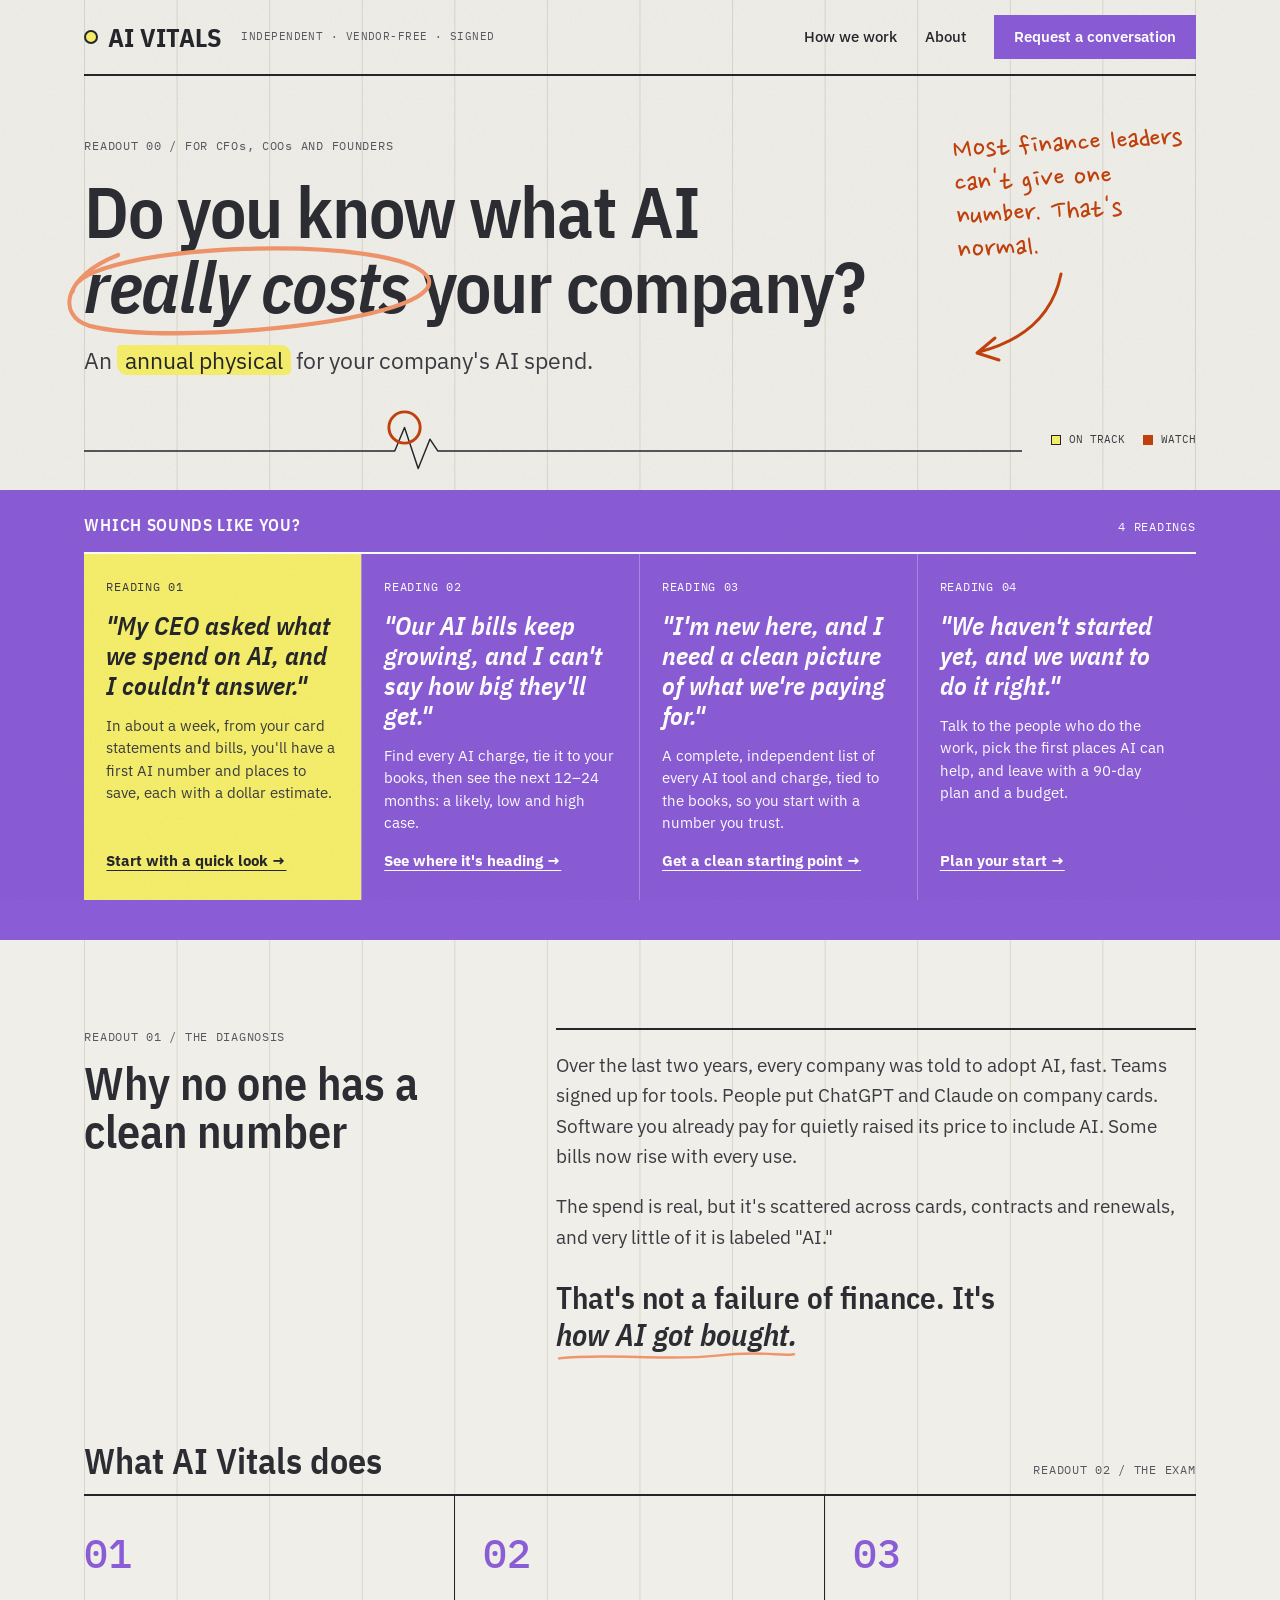
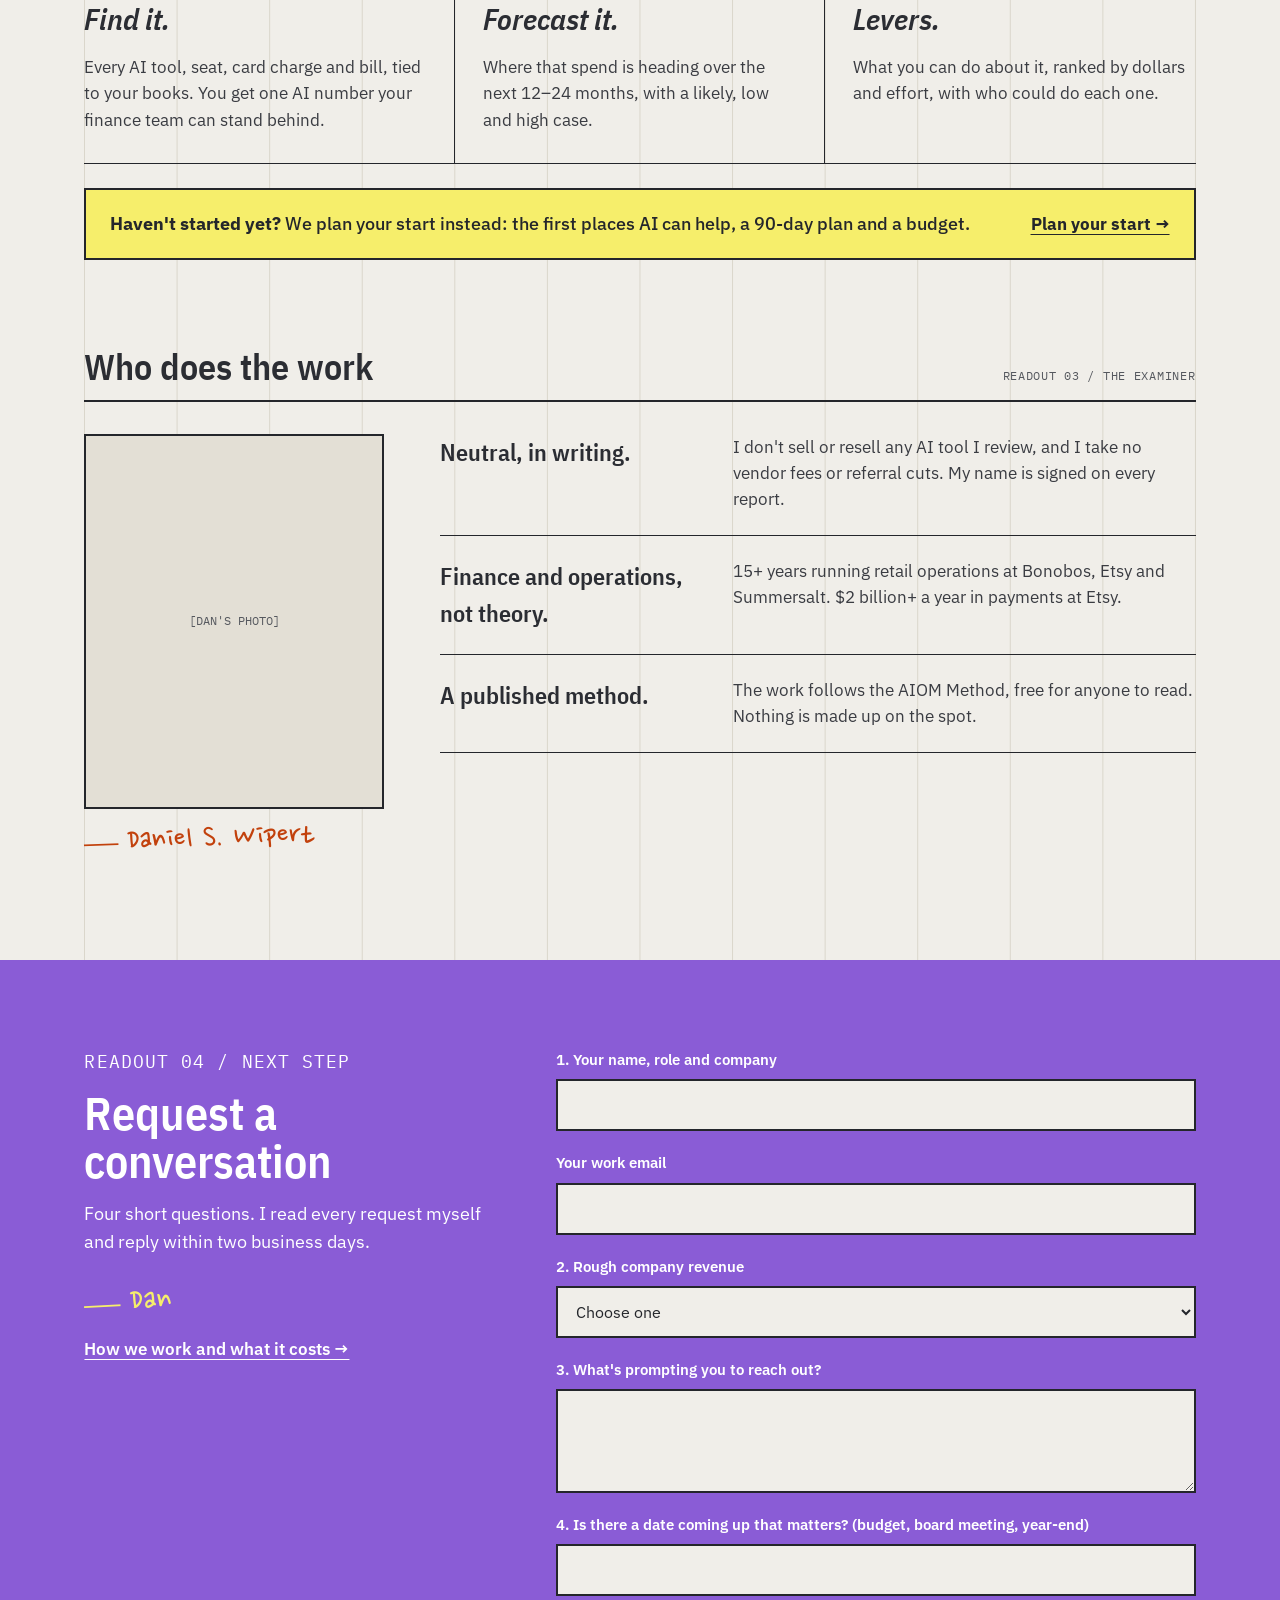
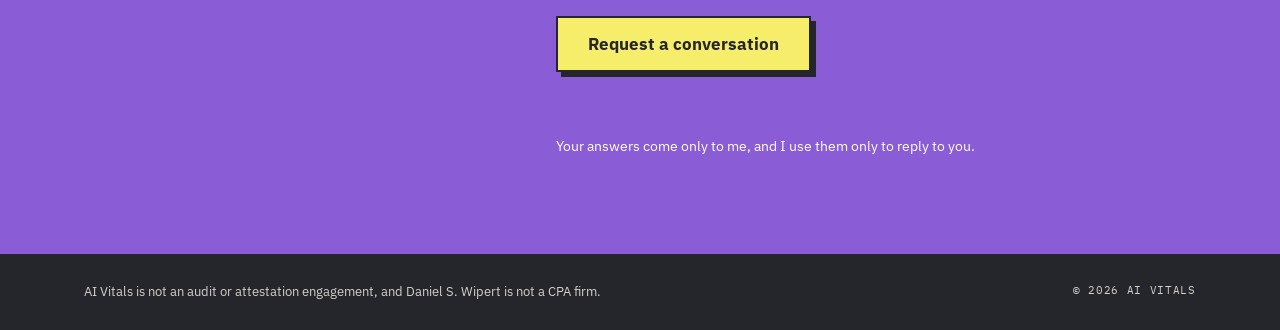
==== index.html @ 0fa30f3b "Launch the AI Vitals website Home page, four door pages, How we work and About, built from the appro" ====
<!doctype html>
<html lang="en">
<head>
  <meta charset="utf-8">
  <meta name="viewport" content="width=device-width, initial-scale=1">
  <title>AI Vitals: An annual physical for your company's AI spend</title>
  <meta name="description" content="Do you know what AI really costs your company? AI Vitals finds every AI charge, forecasts where it's heading, and ranks what you can do about it. Independent, vendor-free, signed.">
  <meta property="og:title" content="AI Vitals: An annual physical for your company's AI spend">
  <meta property="og:description" content="Find it, forecast it, levers. An independent, vendor-free review of everything your company spends on AI.">
  <meta property="og:type" content="website">
  <meta name="theme-color" content="#8A5CD6">
  <link rel="icon" href="assets/favicon.svg" type="image/svg+xml">
  <link rel="preconnect" href="https://fonts.googleapis.com">
  <link rel="preconnect" href="https://fonts.gstatic.com" crossorigin>
  <link href="https://fonts.googleapis.com/css2?family=IBM+Plex+Mono:wght@400;500&family=IBM+Plex+Sans+Condensed:ital,wght@0,600;0,700;1,600;1,700&family=IBM+Plex+Sans:ital,wght@0,400;0,500;0,600;0,700;1,400&family=Nanum+Pen+Script&display=swap" rel="stylesheet">
  <link rel="stylesheet" href="assets/styles.css">
</head>
<body>
<a class="skip" href="#main">Skip to content</a>
<div class="gridlines" aria-hidden="true"><div><div></div></div></div>

<header class="site-header">
  <div class="wrap">
    <div class="bar">
      <div class="brand-row">
        <a class="brand" href="index.html"><span class="brand-dot" aria-hidden="true"></span>AI VITALS</a>
        <span class="tagline">INDEPENDENT · VENDOR-FREE · SIGNED</span>
      </div>
      <nav class="nav" aria-label="Main">
        <a href="how-we-work.html">How we work</a>
        <a href="about.html">About</a>
        <a class="btn-violet" href="#request">Request a conversation</a>
      </nav>
    </div>
  </div>
</header>

<main id="main">

  <!-- 1. The hook -->
  <section class="hero">
    <div class="wrap">
      <div class="hero-row">
        <div class="hero-main">
          <p class="label">READOUT 00 / FOR CFOs, COOs AND FOUNDERS</p>
          <h1 class="h1">Do you know what AI <span class="circled">really costs<svg viewBox="0 0 400 120" preserveAspectRatio="none" aria-hidden="true"><path d="M24 64 C 30 18, 360 8, 384 52 C 400 92, 120 116, 40 96 C 8 86, 14 50, 70 30"/></svg></span> your company?</h1>
          <p class="lede">An <span class="hl">annual physical</span> for your company's AI spend.</p>
        </div>
        <div class="hero-side">
          <p class="pen-note">Most finance leaders can't give one number. That's normal.</p>
          <svg class="hero-arrow" width="120" height="96" viewBox="0 0 120 96" aria-hidden="true" style="margin: 6px 0 0 10px; overflow: visible;"><path d="M96 6 C 88 46, 60 72, 14 84" fill="none" stroke="#C2410C" stroke-width="3" stroke-linecap="round"/><path d="M30 70 L 12 85 L 34 92" fill="none" stroke="#C2410C" stroke-width="3" stroke-linecap="round" stroke-linejoin="round"/></svg>
        </div>
      </div>

      <div class="pulse-row">
        <svg viewBox="0 -12 960 70" aria-hidden="true"><polyline points="0,34 300,34 318,34 328,10 342,52 354,22 362,34 960,34" fill="none" stroke="#24262B" stroke-width="1.5" stroke-linejoin="round"/><circle cx="328" cy="10" r="16" fill="none" stroke="#C2410C" stroke-width="3"/></svg>
        <div class="key">
          <span><i style="background:#F6EE6B; border:1px solid #24262B;"></i>ON TRACK</span>
          <span><i style="background:#C2410C;"></i>WATCH</span>
        </div>
      </div>
    </div>
  </section>

  <!-- The doors -->
  <section class="band" style="margin-top: 16px;" aria-labelledby="doors-title">
    <div class="wrap" style="padding-bottom: 40px;">
      <div class="section-head" style="padding-top: 22px;">
        <h2 id="doors-title" style="font-size: 17px; letter-spacing: 0.04em; text-transform: uppercase;">Which sounds like you?</h2>
        <span class="label">4 READINGS</span>
      </div>
      <div class="doors">
        <a class="door door--lead" href="readings/ceo-question.html">
          <span class="label">READING 01</span>
          <span class="q">"My CEO asked what we spend on AI, and I couldn't answer."</span>
          <span class="d">In about a week, from your card statements and bills, you'll have a first AI number and places to save, each with a dollar estimate.</span>
          <span class="go">Start with a quick look →</span>
        </a>
        <a class="door" href="readings/growing-bill.html">
          <span class="label">READING 02</span>
          <span class="q">"Our AI bills keep growing, and I can't say how big they'll get."</span>
          <span class="d">Find every AI charge, tie it to your books, then see the next 12–24 months: a likely, low and high case.</span>
          <span class="go">See where it's heading →</span>
        </a>
        <a class="door" href="readings/new-leader.html">
          <span class="label">READING 03</span>
          <span class="q">"I'm new here, and I need a clean picture of what we're paying for."</span>
          <span class="d">A complete, independent list of every AI tool and charge, tied to the books, so you start with a number you trust.</span>
          <span class="go">Get a clean starting point →</span>
        </a>
        <a class="door" href="readings/not-started.html">
          <span class="label">READING 04</span>
          <span class="q">"We haven't started yet, and we want to do it right."</span>
          <span class="d">Talk to the people who do the work, pick the first places AI can help, and leave with a 90-day plan and a budget.</span>
          <span class="go">Plan your start →</span>
        </a>
      </div>
    </div>
  </section>

  <!-- 2. The mirror -->
  <section class="section">
    <div class="wrap split">
      <div>
        <p class="label">READOUT 01 / THE DIAGNOSIS</p>
        <h2 class="h2">Why no one has a clean number</h2>
      </div>
      <div style="display: flex; flex-direction: column; gap: 20px; font-size: 19px; line-height: 1.6; color: #3A3C42; border-top: 2px solid #24262B; padding-top: 20px;">
        <p style="margin: 0;">Over the last two years, every company was told to adopt AI, fast. Teams signed up for tools. People put ChatGPT and Claude on company cards. Software you already pay for quietly raised its price to include AI. Some bills now rise with every use.</p>
        <p style="margin: 0;">The spend is real, but it's scattered across cards, contracts and renewals, and very little of it is labeled "AI."</p>
        <p class="h2" style="margin: 8px 0 0; font-family: var(--cond); font-size: clamp(26px, 2.4vw, 32px); line-height: 1.2; font-weight: 600; color: #2B2D33;">That's not a failure of finance. It's <span class="underlined">how AI got bought.<svg viewBox="0 0 300 20" preserveAspectRatio="none" aria-hidden="true"><path d="M4 12 C 60 4, 140 16, 200 8 S 280 10, 296 6"/></svg></span></p>
      </div>
    </div>
  </section>

  <!-- 3. The answer -->
  <section class="section section--tight-top">
    <div class="wrap">
      <div class="section-head">
        <h2 class="h2 h2--sm">What AI Vitals does</h2>
        <span class="label">READOUT 02 / THE EXAM</span>
      </div>
      <div class="cols" style="--n: 3;">
        <div><span class="num num--big">01</span><h3 class="h3 italic" style="font-size: 30px;">Find it.</h3><p>Every AI tool, seat, card charge and bill, tied to your books. You get one AI number your finance team can stand behind.</p></div>
        <div><span class="num num--big">02</span><h3 class="h3 italic" style="font-size: 30px;">Forecast it.</h3><p>Where that spend is heading over the next 12–24 months, with a likely, low and high case.</p></div>
        <div><span class="num num--big">03</span><h3 class="h3 italic" style="font-size: 30px;">Levers.</h3><p>What you can do about it, ranked by dollars and effort, with who could do each one.</p></div>
      </div>
      <div class="strip">
        <p><strong>Haven't started yet?</strong> We plan your start instead: the first places AI can help, a 90-day plan and a budget.</p>
        <a class="link" href="readings/not-started.html">Plan your start →</a>
      </div>
    </div>
  </section>

  <!-- 4. Who does the work -->
  <section class="section section--tight-top" style="padding-bottom: 104px;">
    <div class="wrap">
      <div class="section-head">
        <h2 class="h2 h2--sm">Who does the work</h2>
        <span class="label">READOUT 03 / THE EXAMINER</span>
      </div>
      <div style="display: flex; flex-wrap: wrap; gap: 32px 56px; padding-top: 32px;">
        <div style="flex: 0 1 300px; display: flex; flex-direction: column; gap: 12px;">
          <div class="photo" role="img" aria-label="Photo of Daniel S. Wipert (coming soon)">[DAN'S PHOTO]</div>
          <p class="pen-note" style="font-size: 34px; transform: rotate(-2deg);">— Daniel S. Wipert</p>
        </div>
        <div class="rows" style="flex: 999 1 480px; min-width: 0;">
          <div style="padding-top: 0;"><h3>Neutral, in writing.</h3><p>I don't sell or resell any AI tool I review, and I take no vendor fees or referral cuts. My name is signed on every report.</p></div>
          <div><h3>Finance and operations, not theory.</h3><p>15+ years running retail operations at Bonobos, Etsy and Summersalt. $2 billion+ a year in payments at Etsy.</p></div>
          <div><h3>A published method.</h3><p>The work follows the AIOM Method, free for anyone to read. Nothing is made up on the spot.</p></div>
        </div>
      </div>
    </div>
  </section>

  <!-- 5. Request a conversation -->
  <section id="request" class="band request">
    <div class="wrap split">
      <div>
        <p class="label">READOUT 04 / NEXT STEP</p>
        <h2 class="h2">Request a conversation</h2>
        <p>Four short questions. I read every request myself and reply within two business days.</p>
        <p class="pen-note" style="font-size: 36px; margin-top: 6px;">— Dan</p>
        <a class="link" href="how-we-work.html" style="font-weight: 600; margin-top: 8px;">How we work and what it costs →</a>
      </div>
      <form class="form" data-request action="https://formspree.io/f/mqpporre" method="POST" aria-label="Request a conversation">
        <input type="hidden" name="door" value="Home page">
        <input type="hidden" name="_subject" value="AI Vitals request (home page)">
        <div class="hp" aria-hidden="true"><label for="home-gotcha">Leave this empty</label><input id="home-gotcha" type="text" name="_gotcha" tabindex="-1" autocomplete="off"></div>
        <div class="field">
          <label for="home-name">1. Your name, role and company</label>
          <input id="home-name" name="name_role_company" type="text" autocomplete="name" required>
        </div>
        <div class="field">
          <label for="home-email">Your work email</label>
          <input id="home-email" name="email" type="email" autocomplete="email" required>
        </div>
        <div class="field">
          <label for="home-rev">2. Rough company revenue</label>
          <select id="home-rev" name="revenue" required>
            <option value="">Choose one</option>
            <option>Under $100M</option>
            <option>$100M–$250M</option>
            <option>$250M–$500M</option>
            <option>Over $500M</option>
          </select>
        </div>
        <div class="field">
          <label for="home-why">3. What's prompting you to reach out?</label>
          <textarea id="home-why" name="reason" rows="3" required></textarea>
        </div>
        <div class="field">
          <label for="home-date">4. Is there a date coming up that matters? (budget, board meeting, year-end)</label>
          <input id="home-date" name="date_that_matters" type="text">
        </div>
        <div><button class="btn" type="submit">Request a conversation</button></div>
        <p class="form-status" role="status" aria-live="polite"></p>
        <p class="form-note">Your answers come only to me, and I use them only to reply to you.</p>
      </form>
    </div>
  </section>

</main>

<footer class="site-footer">
  <div class="wrap">
    <p>AI Vitals is not an audit or attestation engagement, and Daniel S. Wipert is not a CPA firm.</p>
    <p class="label">© 2026 AI VITALS</p>
  </div>
</footer>

<script src="assets/site.js"></script>
</body>
</html>
---- assets/styles.css ----
/* AI Vitals: "a readout, marked up by hand." Final look, Decisions 79–80. */

:root {
  --paper: #F0EEE9;        /* Cloud Dancer */
  --ink: #24262B;          /* charcoal text */
  --head: #2B2D33;         /* headline charcoal */
  --text-2: #3A3C42;       /* secondary text */
  --muted: #55585E;        /* labels */
  --grid: #DAD6CB;         /* faint grid lines */
  --violet: #8A5CD6;       /* the band */
  --violet-line: #A989E2;  /* rules on the band */
  --highlight: #F6EE6B;    /* highlighter yellow */
  --pen: #C2410C;          /* red-orange pen notes */
  --circle: #F0956B;       /* soft coral circle */
  --photo: #E3DFD5;
  --gutter: clamp(20px, 6.6vw, 96px);

  --sans: 'IBM Plex Sans', system-ui, sans-serif;
  --cond: 'IBM Plex Sans Condensed', 'IBM Plex Sans', system-ui, sans-serif;
  --mono: 'IBM Plex Mono', ui-monospace, monospace;
  --hand: 'Nanum Pen Script', cursive;
}

*, *::before, *::after { box-sizing: border-box; }

html { -webkit-text-size-adjust: 100%; scroll-behavior: smooth; }

body {
  margin: 0;
  background: var(--paper);
  color: var(--ink);
  font-family: var(--sans);
  font-size: 17px;
  line-height: 1.55;
  position: relative;
  overflow-x: hidden;
}

/* Paper grain over everything */
body::after {
  content: "";
  position: fixed;
  inset: 0;
  pointer-events: none;
  z-index: 50;
  opacity: 0.10;
  mix-blend-mode: multiply;
  background-image: url("data:image/svg+xml;utf8,<svg xmlns='http://www.w3.org/2000/svg' width='240' height='240'><filter id='n'><feTurbulence type='fractalNoise' baseFrequency='0.85' numOctaves='2' stitchTiles='stitch'/><feColorMatrix type='saturate' values='0'/></filter><rect width='100%' height='100%' filter='url(%23n)'/></svg>");
}

/* Faint 12-column grid lines behind the page */
.gridlines {
  position: absolute;
  inset: 0;
  pointer-events: none;
  z-index: 0;
}
.gridlines > div {
  max-width: 1440px;
  height: 100%;
  margin: 0 auto;
  padding-inline: var(--gutter);
}
.gridlines > div > div {
  height: 100%;
  border-right: 1px solid var(--grid);
  background-image: linear-gradient(to right, var(--grid) 1px, transparent 1px);
  background-size: calc(100% / 12) 100%;
}
@media (max-width: 700px) {
  .gridlines > div > div { background-size: 25% 100%; }
}

a { color: var(--ink); }
a:hover { color: #6B3FA0; }
:focus-visible { outline: 3px solid var(--violet); outline-offset: 3px; }

.skip {
  position: absolute; left: -9999px; top: 8px; z-index: 100;
  background: var(--highlight); padding: 8px 12px; border: 2px solid var(--ink);
}
.skip:focus { left: 8px; }

section, header, footer { position: relative; z-index: 1; }

.wrap {
  max-width: 1440px;
  margin: 0 auto;
  padding-inline: var(--gutter);
}

/* ---------- Type ---------- */
.label {
  font-family: var(--mono);
  font-size: 12px;
  letter-spacing: 0.06em;
  color: var(--muted);
  margin: 0;
}
.label--violet { color: var(--violet); }
.band .label { color: #FFFFFF; }

h1, h2, h3 { font-family: var(--cond); font-weight: 600; margin: 0; color: var(--head); }
.band h1, .band h2, .band h3 { color: #FFFFFF; }

.h1 { font-size: clamp(42px, 5.6vw, 84px); line-height: 1.04; letter-spacing: -0.015em; }
.h1--quote { font-style: italic; font-size: clamp(40px, 5.2vw, 76px); line-height: 1.06; }
.h2 { font-size: clamp(32px, 3.6vw, 52px); line-height: 1.04; }
.h2--sm { font-size: clamp(28px, 2.8vw, 40px); }
.h3 { font-size: 26px; }
.italic { font-style: italic; }

.lede {
  margin: 0;
  font-size: clamp(19px, 1.8vw, 26px);
  line-height: 1.45;
  color: var(--text-2);
  max-width: 880px;
}

.hl {
  background: var(--highlight);
  color: var(--ink);
  padding: 0 8px;
  border-radius: 4px 10px 5px 11px;
  box-decoration-break: clone;
  -webkit-box-decoration-break: clone;
}

/* Hand-drawn circle around a phrase */
.circled { position: relative; display: inline-block; white-space: nowrap; font-style: italic; }
.circled svg {
  position: absolute; left: -11%; top: -36%;
  width: 122%; height: 172%;
  overflow: visible; pointer-events: none;
}
.circled path { fill: none; stroke: var(--circle); stroke-width: 4; stroke-linecap: round; }

/* Hand-drawn underline */
.underlined { position: relative; display: inline-block; font-style: italic; }
.underlined svg { position: absolute; left: 0; bottom: -10px; width: 100%; height: 14px; overflow: visible; }
.underlined path { fill: none; stroke: var(--circle); stroke-width: 3.5; stroke-linecap: round; }

.pen-note {
  font-family: var(--hand);
  font-size: 32px;
  line-height: 1.05;
  color: var(--pen);
  transform: rotate(-3deg);
  margin: 0;
}
.band .pen-note { color: var(--highlight); }

/* ---------- Header ---------- */
.site-header .bar {
  display: flex; flex-wrap: wrap; align-items: center; justify-content: space-between;
  gap: 12px 28px; min-height: 76px; padding: 12px 0;
  border-bottom: 2px solid var(--ink);
}
.brand-row { display: flex; flex-wrap: wrap; align-items: center; gap: 8px 20px; }
.brand {
  display: flex; align-items: center; gap: 10px;
  font-family: var(--cond); font-weight: 700; font-size: 26px;
  color: var(--ink); text-decoration: none;
}
.brand-dot {
  display: inline-block; width: 14px; height: 14px;
  background: var(--highlight); border: 2px solid var(--ink); border-radius: 50%;
}
.tagline { font-family: var(--mono); font-size: 11px; letter-spacing: 0.04em; color: var(--muted); }
.nav { display: flex; flex-wrap: wrap; align-items: center; gap: 12px 28px; font-size: 15px; font-weight: 500; }
.nav a { text-decoration: none; }
.nav a[aria-current="page"] { text-decoration: underline; text-underline-offset: 6px; text-decoration-thickness: 2px; }
.btn-violet {
  display: inline-flex; align-items: center; min-height: 44px; padding: 0 20px;
  background: var(--violet); color: #FFFFFF !important; font-weight: 600; text-decoration: none;
}

/* ---------- Buttons ---------- */
.btn {
  display: inline-flex; align-items: center; min-height: 56px; padding: 0 30px;
  background: var(--highlight); color: var(--ink);
  border: 2px solid var(--ink); box-shadow: 5px 5px 0 var(--ink);
  font: inherit; font-size: 17px; font-weight: 700; text-decoration: none; cursor: pointer;
}
.btn:hover { color: var(--ink); transform: translate(1px, 1px); box-shadow: 4px 4px 0 var(--ink); }
.link { font-weight: 700; text-decoration: underline; text-underline-offset: 4px; }

/* ---------- Layout pieces ---------- */
.hero { padding: 52px 0 0; }
.hero-row { display: flex; flex-wrap: wrap; align-items: flex-end; gap: 32px; }
.hero-main { flex: 999 1 620px; min-width: 0; display: flex; flex-direction: column; gap: 20px; }
.hero-side { flex: 1 1 240px; max-width: 300px; padding-bottom: 6px; }
@media (max-width: 700px) { .hero-arrow { display: none; } }
.back { font-family: var(--mono); font-size: 12px; letter-spacing: 0.06em; color: var(--muted); text-decoration: none; }

.pulse-row { display: flex; flex-wrap: wrap; align-items: center; gap: 12px 28px; margin-top: 28px; }
.pulse-row svg { flex: 1 1 480px; max-width: 960px; height: auto; }
.key { display: flex; gap: 18px; font-family: var(--mono); font-size: 11px; color: var(--text-2); }
.key span { display: inline-flex; align-items: center; gap: 8px; }
.key i { width: 10px; height: 10px; display: inline-block; }

.section { padding: 88px 0; }
.section--tight-top { padding-top: 0; }
.section-head {
  display: flex; flex-wrap: wrap; align-items: baseline; justify-content: space-between;
  gap: 12px; padding-bottom: 14px; border-bottom: 2px solid var(--ink);
}
.band { background: var(--violet); color: #FFFFFF; }
.band .section-head { border-bottom-color: #FFFFFF; }
.band a { color: #FFFFFF; }
.band a:hover { color: var(--highlight); }

/* Ruled columns: N across on wide screens, stacked on phones */
.cols {
  display: grid;
  grid-template-columns: repeat(var(--n, 3), minmax(0, 1fr));
  border-bottom: 1px solid var(--ink);
}
.cols > * { padding: 26px 28px 30px; border-right: 1px solid var(--ink); display: flex; flex-direction: column; gap: 12px; }
.cols > *:first-child { padding-left: 0; }
.cols > *:last-child { border-right: 0; padding-right: 0; }
.band .cols { border-bottom-color: var(--violet-line); }
.band .cols > * { border-right-color: var(--violet-line); }
@media (max-width: 900px) {
  .cols { grid-template-columns: 1fr; }
  .cols > * { padding: 22px 0; border-right: 0; border-bottom: 1px solid var(--ink); }
  .cols > *:last-child { border-bottom: 0; }
  .band .cols > * { border-bottom-color: var(--violet-line); }
}
.num { font-family: var(--mono); font-size: 32px; font-weight: 500; color: var(--violet); }
.num--big { font-size: 40px; }
.band .num { color: #FFFFFF; }
.cols p { margin: 0; color: var(--text-2); }
.band .cols p { color: #FFFFFF; }

/* Two-column split used by several sections */
.split { display: flex; flex-wrap: wrap; gap: 32px 72px; }
.split > :first-child { flex: 1 1 320px; display: flex; flex-direction: column; gap: 14px; }
.split > :last-child { flex: 2 1 480px; min-width: 0; }

/* Checklist on the band */
.checks { margin: 0; padding: 0; list-style: none; border-top: 2px solid currentColor; }
.checks li { display: flex; gap: 18px; padding: 18px 0; border-bottom: 1px solid var(--violet-line); font-size: 18px; line-height: 1.5; }
.checks li::before {
  content: ""; flex-shrink: 0; width: 14px; height: 14px; margin-top: 6px;
  background: var(--highlight); border: 2px solid var(--ink);
}
.checks--paper li { border-bottom-color: var(--ink); font-size: 17px; }

/* Ruled rows (proof points, promises, timeline) */
.rows > div { display: flex; flex-wrap: wrap; gap: 8px 32px; padding: 22px 0; border-bottom: 1px solid var(--ink); }
.rows .r-key { flex: 0 0 120px; font-family: var(--mono); font-size: 13px; color: var(--muted); padding-top: 6px; }
.rows .r-num { flex: 0 0 48px; font-family: var(--mono); font-size: 20px; color: var(--violet); }
.rows h3 { flex: 1 1 240px; font-size: 24px; }
.rows h3 small { font-style: italic; color: var(--muted); font-size: 18px; font-weight: 600; }
.rows p { flex: 2 1 420px; margin: 0; color: var(--text-2); }

/* ---------- Home: the doors ---------- */
.doors { display: grid; grid-template-columns: repeat(4, minmax(0, 1fr)); }
.door {
  display: flex; flex-direction: column; gap: 14px; padding: 24px 22px 28px;
  color: #FFFFFF; text-decoration: none; border-right: 1px solid var(--violet-line);
}
.door:last-child { border-right: 0; }
.door:hover { color: #FFFFFF; background: rgba(255,255,255,0.06); }
.door--lead { background: var(--highlight); color: var(--ink) !important; }
.door--lead:hover { background: #F1E85C; }
.door .q { font-family: var(--cond); font-size: 26px; font-weight: 600; font-style: italic; line-height: 1.15; }
.door .d { font-size: 15px; line-height: 1.5; }
.door--lead .d, .door--lead .label { color: var(--text-2); }
.door .go { margin-top: auto; font-size: 15px; font-weight: 700; text-decoration: underline; text-underline-offset: 4px; }
@media (max-width: 1100px) {
  .doors { grid-template-columns: repeat(2, minmax(0, 1fr)); }
  .door { border-bottom: 1px solid var(--violet-line); }
  .door:nth-child(2n) { border-right: 0; }
}
@media (max-width: 640px) {
  .doors { grid-template-columns: 1fr; }
  .door { border-right: 0; }
}

/* Callout strips and boxes */
.strip {
  display: flex; flex-wrap: wrap; align-items: center; justify-content: space-between;
  gap: 12px 24px; padding: 20px 24px; margin-top: 24px;
  background: var(--highlight); border: 2px solid var(--ink);
}
.strip p { margin: 0; font-size: 18px; font-weight: 500; }
.box { padding: 28px; border: 2px solid var(--ink); display: flex; flex-direction: column; gap: 12px; }
.box p { margin: 0; color: var(--text-2); }
.boxes { display: flex; flex-wrap: wrap; gap: 24px; }
.boxes > .box { flex: 1 1 420px; }

/* Prices */
.prices { display: grid; grid-template-columns: repeat(var(--n, 3), minmax(0, 1fr)); }
.price { display: flex; flex-direction: column; gap: 8px; padding: 24px; border-right: 1px solid var(--ink); }
.price:first-child { padding-left: 0; }
.price:last-child { border-right: 0; }
.price .name { font-family: var(--cond); font-size: 24px; font-weight: 600; }
.price .amt { font-family: var(--cond); font-size: 40px; font-weight: 700; color: var(--head); line-height: 1.1; }
.price .note { font-size: 15px; color: var(--text-2); }
.price--this { background: var(--highlight); border: 2px solid var(--ink) !important; padding-left: 24px !important; }
@media (max-width: 900px) {
  .prices { grid-template-columns: 1fr; }
  .price { padding: 20px 0; border-right: 0; border-bottom: 1px solid var(--ink); }
  .price--this { padding: 20px !important; }
}
.fine { margin: 20px 0 0; font-size: 15px; color: var(--text-2); max-width: 860px; }

.price-list { margin: 0; border-top: 2px solid #FFFFFF; }
.price-list > div { display: flex; flex-wrap: wrap; justify-content: space-between; gap: 8px 24px; padding: 18px 0; border-bottom: 1px solid var(--violet-line); }
.price-list dt { font-size: 19px; font-weight: 600; }
.price-list dt span { font-weight: 400; }
.price-list dd { margin: 0; font-family: var(--cond); font-size: 26px; font-weight: 700; }
.honest { margin-top: 24px; padding: 20px 22px; background: var(--highlight); color: var(--ink); border: 2px solid var(--ink); }
.honest p { margin: 0; font-size: 16px; line-height: 1.6; }

/* Photo placeholder */
.photo {
  aspect-ratio: 4 / 5; width: 100%; background: var(--photo); border: 2px solid var(--ink);
  display: flex; align-items: center; justify-content: center;
  font-family: var(--mono); font-size: 12px; color: var(--muted);
}
.photo img { width: 100%; height: 100%; object-fit: cover; display: block; }

/* ---------- Request form ---------- */
.request { padding: 88px 0 96px; }
.request .split > :first-child p { margin: 0; font-size: 18px; }
.form { display: flex; flex-direction: column; gap: 20px; }
.field { display: flex; flex-direction: column; gap: 8px; }
.field label { font-size: 15px; font-weight: 600; }
.field input, .field select, .field textarea {
  font: inherit; font-size: 16px; color: var(--ink);
  background: var(--paper); border: 2px solid var(--ink); border-radius: 0;
  padding: 0 14px; min-height: 52px; width: 100%;
}
.field textarea { padding: 12px 14px; resize: vertical; min-height: 104px; }
.field input:focus, .field select:focus, .field textarea:focus { outline: 3px solid var(--highlight); outline-offset: 2px; }
.door-tag {
  align-self: flex-start; font-family: var(--mono); font-size: 12px;
  padding: 8px 12px; background: var(--highlight); color: var(--ink); border: 2px solid var(--ink);
}
.hp { position: absolute; left: -9999px; width: 1px; height: 1px; overflow: hidden; }
.form-note { margin: 0; font-size: 14px; }
.form-status { margin: 0; font-size: 16px; font-weight: 600; min-height: 1.5em; }
.form-status.ok { background: var(--highlight); color: var(--ink); padding: 14px 16px; border: 2px solid var(--ink); }
.form-status.err { background: #FFFFFF; color: #8A1C0B; padding: 14px 16px; border: 2px solid #8A1C0B; }

.cta-row { display: flex; flex-wrap: wrap; align-items: center; justify-content: space-between; gap: 24px 48px; }
.cta-row .sign { display: flex; align-items: center; gap: 24px; }

/* ---------- Footer ---------- */
.site-footer { background: var(--ink); color: #D4D1C9; }
.site-footer .wrap { padding-block: 28px; display: flex; flex-wrap: wrap; justify-content: space-between; gap: 12px 32px; font-size: 13px; }
.site-footer p { margin: 0; max-width: 760px; }
.site-footer a { color: #D4D1C9; }
.site-footer .label { color: #D4D1C9; font-size: 11px; }

@media (prefers-reduced-motion: reduce) {
  html { scroll-behavior: auto; }
  .btn:hover { transform: none; }
}
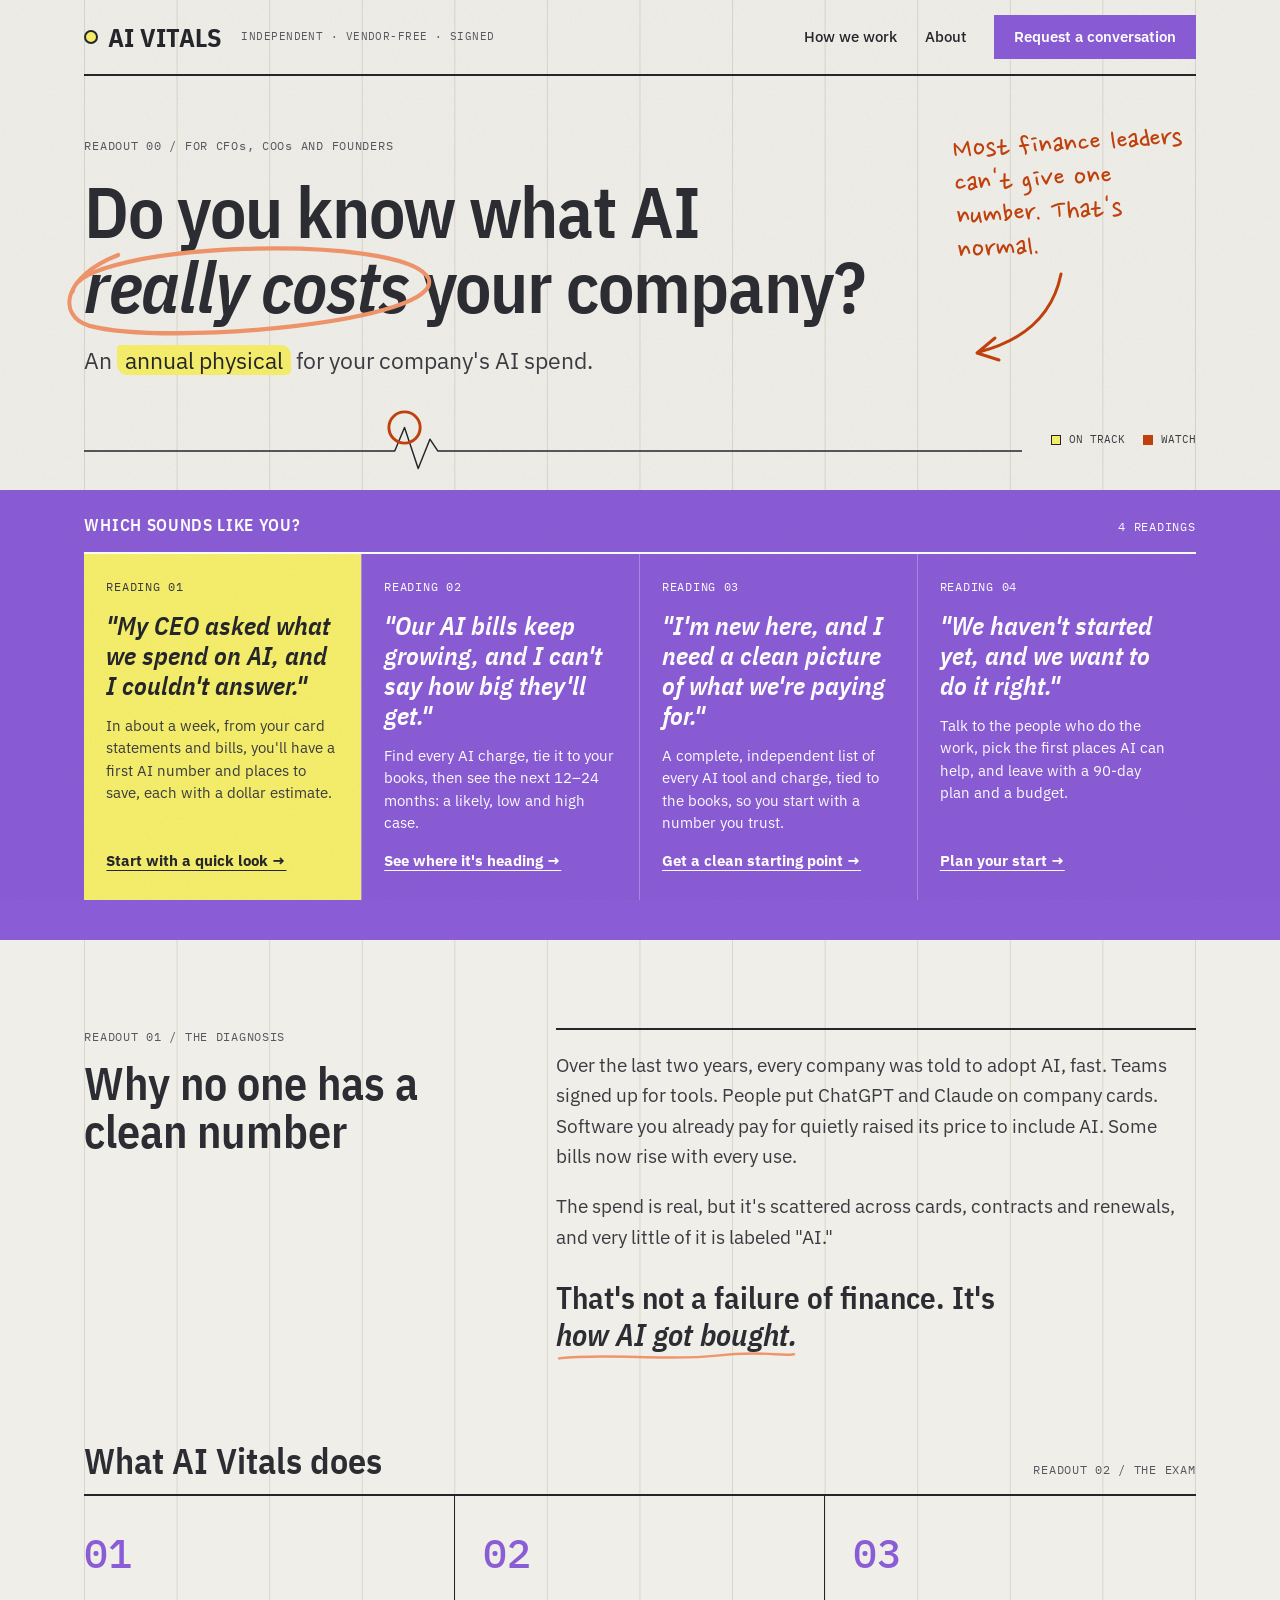
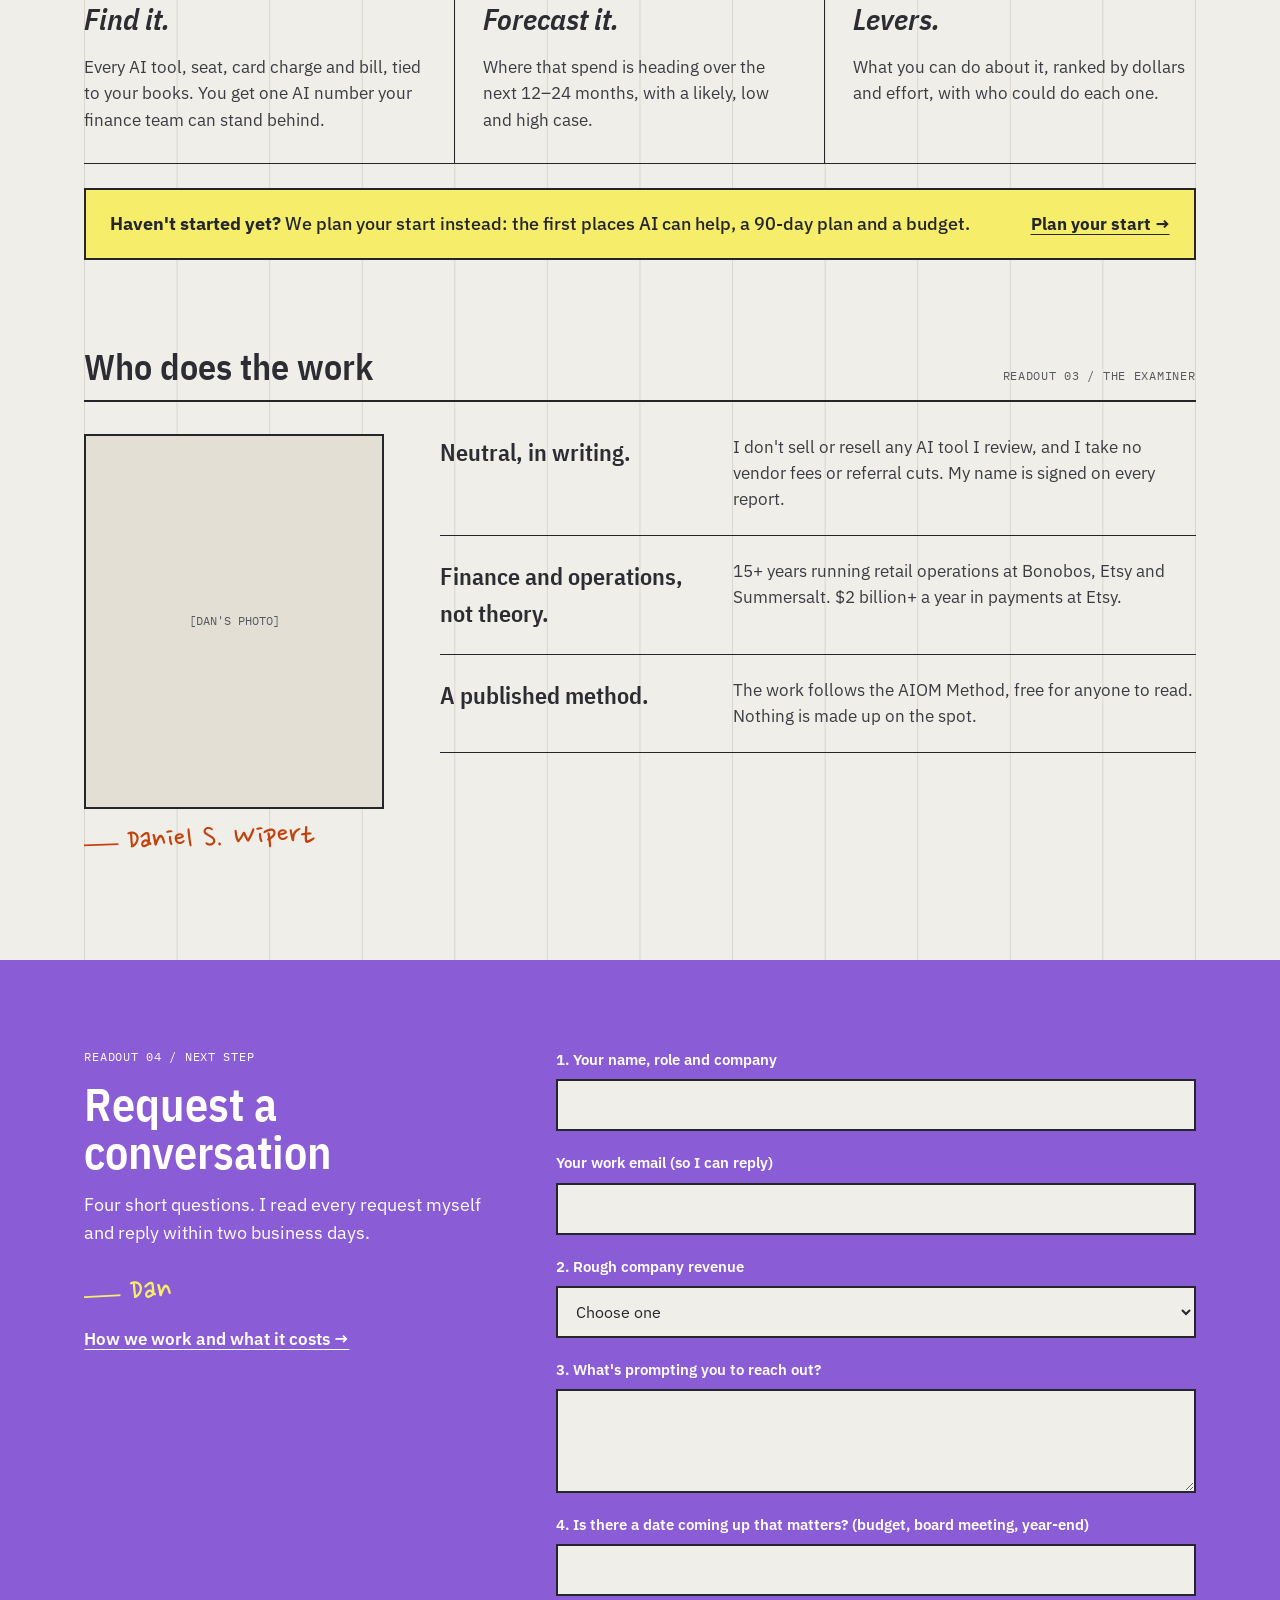
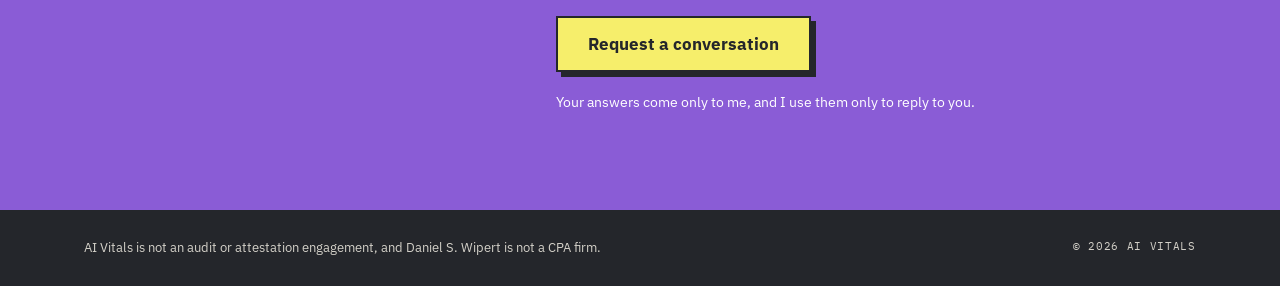
==== commit 0c0c40ce: "Tidy the request forms Fix the oversized section label on the request band, explain why the email fi" ====
--- a/index.html
+++ b/index.html
@@ -172,7 +172,7 @@
           <input id="home-name" name="name_role_company" type="text" autocomplete="name" required>
         </div>
         <div class="field">
-          <label for="home-email">Your work email</label>
+          <label for="home-email">Your work email (so I can reply)</label>
           <input id="home-email" name="email" type="email" autocomplete="email" required>
         </div>
         <div class="field">
--- a/assets/styles.css
+++ b/assets/styles.css
@@ -326,7 +326,7 @@
 
 /* ---------- Request form ---------- */
 .request { padding: 88px 0 96px; }
-.request .split > :first-child p { margin: 0; font-size: 18px; }
+.request .split > :first-child p:not(.label):not(.pen-note) { margin: 0; font-size: 18px; }
 .form { display: flex; flex-direction: column; gap: 20px; }
 .field { display: flex; flex-direction: column; gap: 8px; }
 .field label { font-size: 15px; font-weight: 600; }
@@ -343,7 +343,8 @@
 }
 .hp { position: absolute; left: -9999px; width: 1px; height: 1px; overflow: hidden; }
 .form-note { margin: 0; font-size: 14px; }
-.form-status { margin: 0; font-size: 16px; font-weight: 600; min-height: 1.5em; }
+.form-status { margin: 0; font-size: 16px; font-weight: 600; }
+.form-status:empty { display: none; }
 .form-status.ok { background: var(--highlight); color: var(--ink); padding: 14px 16px; border: 2px solid var(--ink); }
 .form-status.err { background: #FFFFFF; color: #8A1C0B; padding: 14px 16px; border: 2px solid #8A1C0B; }
 
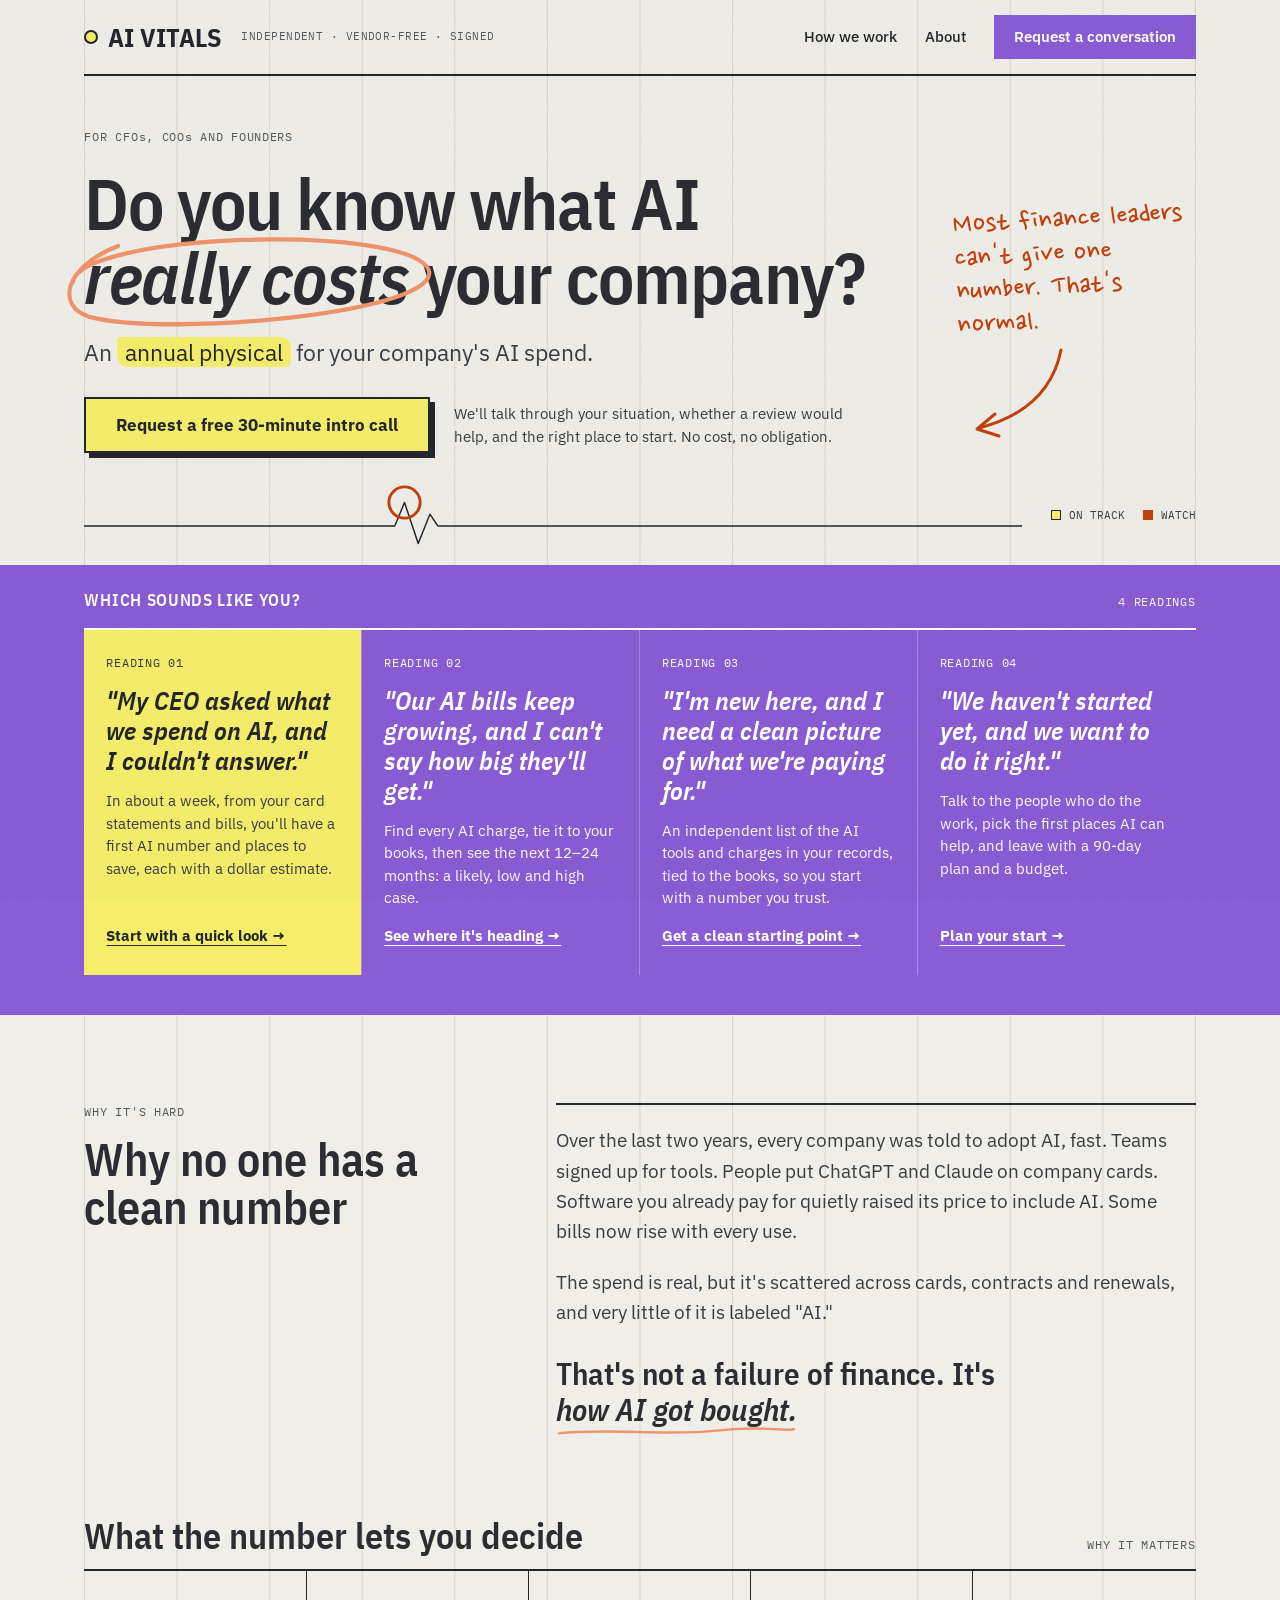
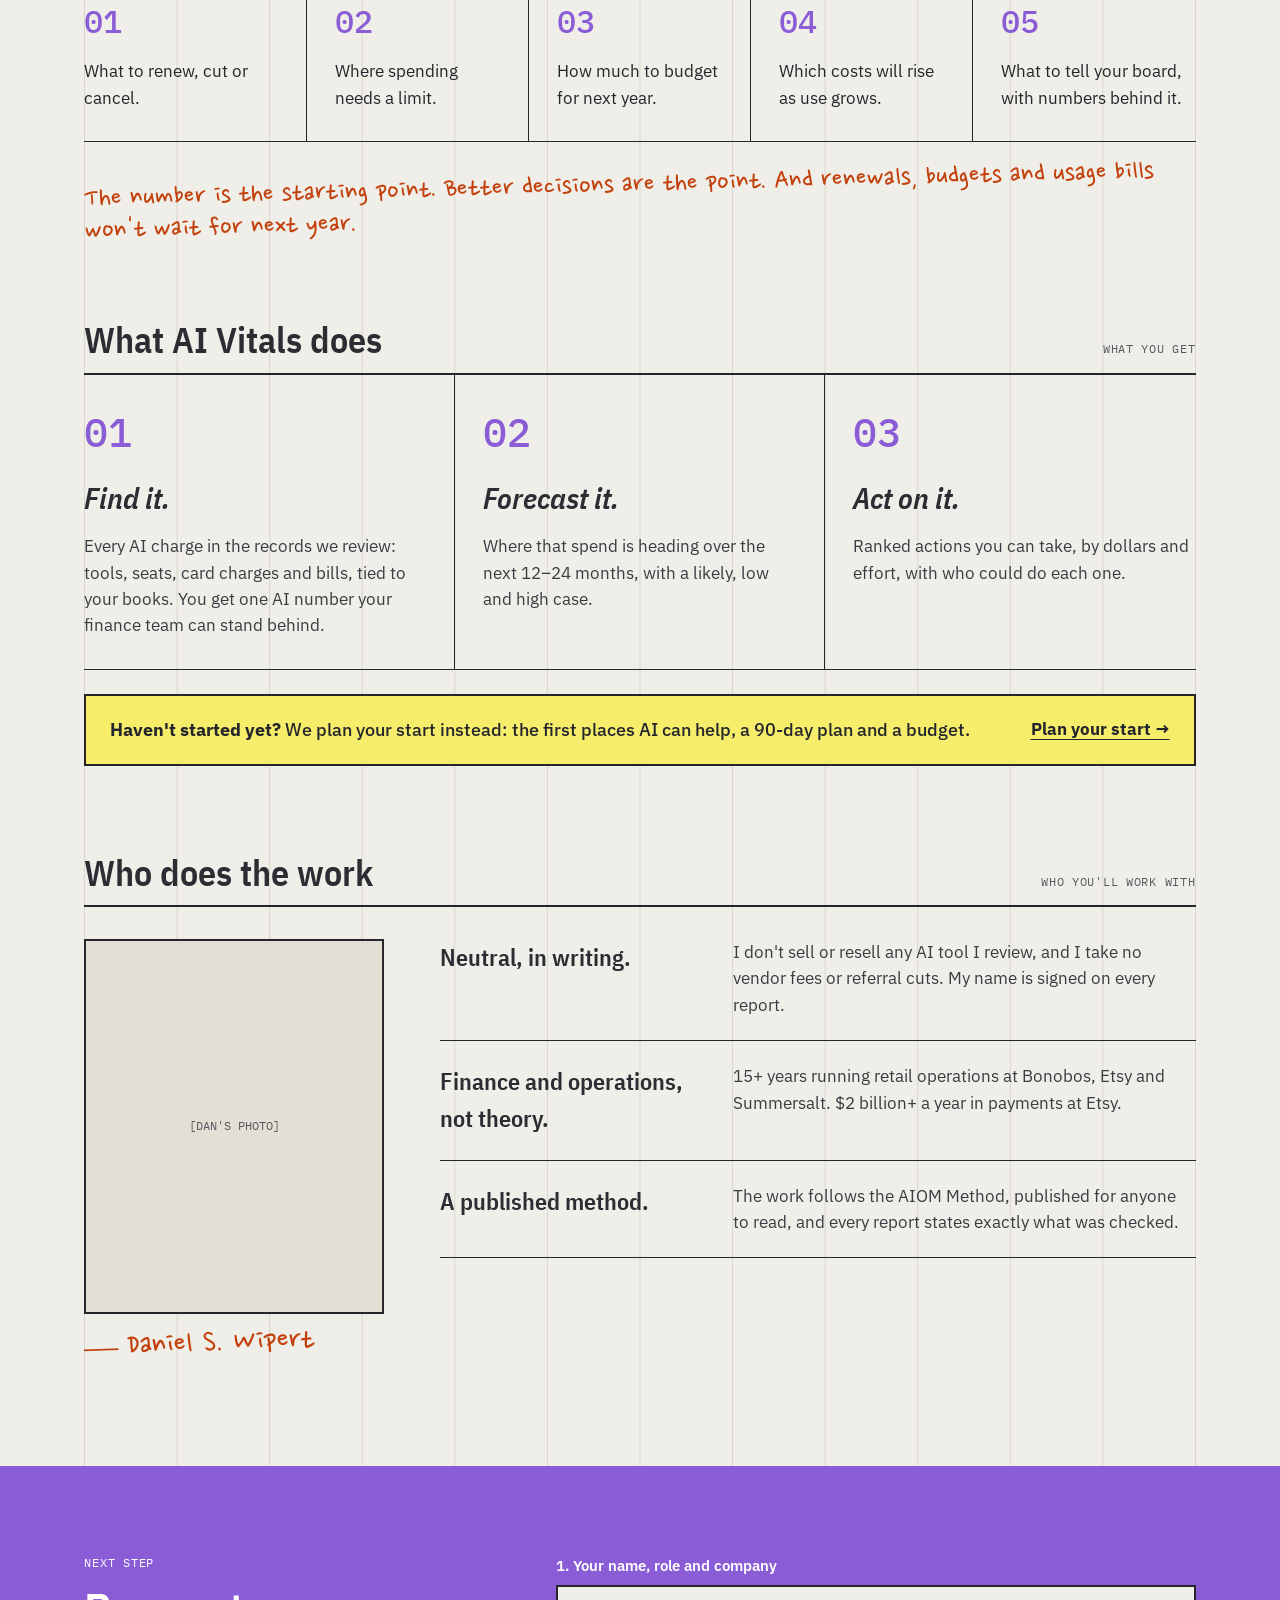
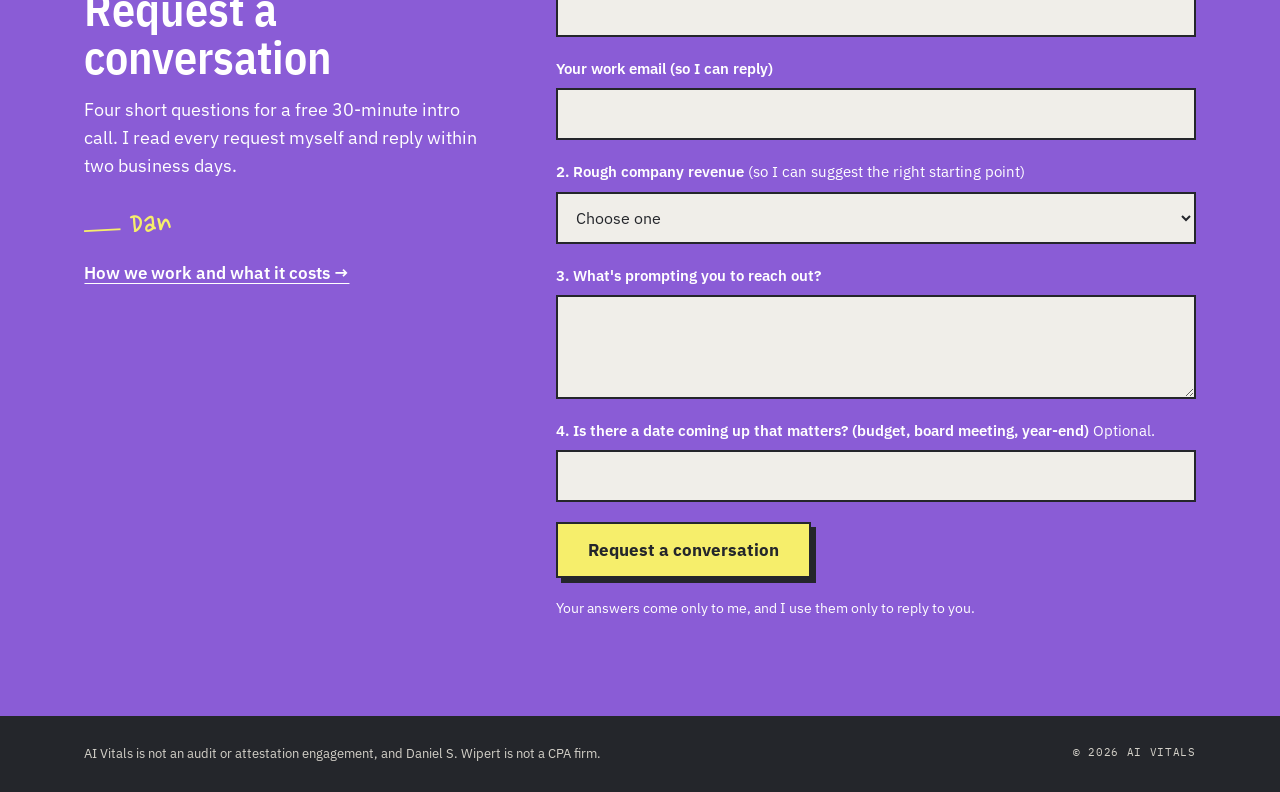
==== commit 66d11c65: "Quick fixes from outside review: free-call button, why-it-matters block, plainer labels, softer clai" ====
--- a/index.html
+++ b/index.html
@@ -6,7 +6,7 @@
   <title>AI Vitals: An annual physical for your company's AI spend</title>
   <meta name="description" content="Do you know what AI really costs your company? AI Vitals finds every AI charge, forecasts where it's heading, and ranks what you can do about it. Independent, vendor-free, signed.">
   <meta property="og:title" content="AI Vitals: An annual physical for your company's AI spend">
-  <meta property="og:description" content="Find it, forecast it, levers. An independent, vendor-free review of everything your company spends on AI.">
+  <meta property="og:description" content="Find it, forecast it, act on it. An independent, vendor-free review of everything your company spends on AI.">
   <meta property="og:type" content="website">
   <meta name="theme-color" content="#8A5CD6">
   <link rel="icon" href="assets/favicon.svg" type="image/svg+xml">
@@ -42,9 +42,13 @@
     <div class="wrap">
       <div class="hero-row">
         <div class="hero-main">
-          <p class="label">READOUT 00 / FOR CFOs, COOs AND FOUNDERS</p>
+          <p class="label">FOR CFOs, COOs AND FOUNDERS</p>
           <h1 class="h1">Do you know what AI <span class="circled">really costs<svg viewBox="0 0 400 120" preserveAspectRatio="none" aria-hidden="true"><path d="M24 64 C 30 18, 360 8, 384 52 C 400 92, 120 116, 40 96 C 8 86, 14 50, 70 30"/></svg></span> your company?</h1>
           <p class="lede">An <span class="hl">annual physical</span> for your company's AI spend.</p>
+          <div class="hero-cta">
+            <a class="btn" href="#request">Request a free 30-minute intro call</a>
+            <p class="hero-cta-note">We'll talk through your situation, whether a review would help, and the right place to start. No cost, no obligation.</p>
+          </div>
         </div>
         <div class="hero-side">
           <p class="pen-note">Most finance leaders can't give one number. That's normal.</p>
@@ -85,7 +89,7 @@
         <a class="door" href="readings/new-leader.html">
           <span class="label">READING 03</span>
           <span class="q">"I'm new here, and I need a clean picture of what we're paying for."</span>
-          <span class="d">A complete, independent list of every AI tool and charge, tied to the books, so you start with a number you trust.</span>
+          <span class="d">An independent list of the AI tools and charges in your records, tied to the books, so you start with a number you trust.</span>
           <span class="go">Get a clean starting point →</span>
         </a>
         <a class="door" href="readings/not-started.html">
@@ -102,7 +106,7 @@
   <section class="section">
     <div class="wrap split">
       <div>
-        <p class="label">READOUT 01 / THE DIAGNOSIS</p>
+        <p class="label">WHY IT'S HARD</p>
         <h2 class="h2">Why no one has a clean number</h2>
       </div>
       <div style="display: flex; flex-direction: column; gap: 20px; font-size: 19px; line-height: 1.6; color: #3A3C42; border-top: 2px solid #24262B; padding-top: 20px;">
@@ -113,17 +117,35 @@
     </div>
   </section>
 
+  <!-- Why the number matters -->
+  <section class="section section--tight-top">
+    <div class="wrap">
+      <div class="section-head">
+        <h2 class="h2 h2--sm">What the number lets you decide</h2>
+        <span class="label">WHY IT MATTERS</span>
+      </div>
+      <div class="cols" style="--n: 5;">
+        <div><span class="num">01</span><p style="color: #24262B;">What to renew, cut or cancel.</p></div>
+        <div><span class="num">02</span><p style="color: #24262B;">Where spending needs a limit.</p></div>
+        <div><span class="num">03</span><p style="color: #24262B;">How much to budget for next year.</p></div>
+        <div><span class="num">04</span><p style="color: #24262B;">Which costs will rise as use grows.</p></div>
+        <div><span class="num">05</span><p style="color: #24262B;">What to tell your board, with numbers behind it.</p></div>
+      </div>
+      <p class="pen-note" style="margin-top: 28px; font-size: 30px; transform: rotate(-1.5deg);">The number is the starting point. Better decisions are the point. And renewals, budgets and usage bills won't wait for next year.</p>
+    </div>
+  </section>
+
   <!-- 3. The answer -->
   <section class="section section--tight-top">
     <div class="wrap">
       <div class="section-head">
         <h2 class="h2 h2--sm">What AI Vitals does</h2>
-        <span class="label">READOUT 02 / THE EXAM</span>
+        <span class="label">WHAT YOU GET</span>
       </div>
       <div class="cols" style="--n: 3;">
-        <div><span class="num num--big">01</span><h3 class="h3 italic" style="font-size: 30px;">Find it.</h3><p>Every AI tool, seat, card charge and bill, tied to your books. You get one AI number your finance team can stand behind.</p></div>
+        <div><span class="num num--big">01</span><h3 class="h3 italic" style="font-size: 30px;">Find it.</h3><p>Every AI charge in the records we review: tools, seats, card charges and bills, tied to your books. You get one AI number your finance team can stand behind.</p></div>
         <div><span class="num num--big">02</span><h3 class="h3 italic" style="font-size: 30px;">Forecast it.</h3><p>Where that spend is heading over the next 12–24 months, with a likely, low and high case.</p></div>
-        <div><span class="num num--big">03</span><h3 class="h3 italic" style="font-size: 30px;">Levers.</h3><p>What you can do about it, ranked by dollars and effort, with who could do each one.</p></div>
+        <div><span class="num num--big">03</span><h3 class="h3 italic" style="font-size: 30px;">Act on it.</h3><p>Ranked actions you can take, by dollars and effort, with who could do each one.</p></div>
       </div>
       <div class="strip">
         <p><strong>Haven't started yet?</strong> We plan your start instead: the first places AI can help, a 90-day plan and a budget.</p>
@@ -137,7 +159,7 @@
     <div class="wrap">
       <div class="section-head">
         <h2 class="h2 h2--sm">Who does the work</h2>
-        <span class="label">READOUT 03 / THE EXAMINER</span>
+        <span class="label">WHO YOU'LL WORK WITH</span>
       </div>
       <div style="display: flex; flex-wrap: wrap; gap: 32px 56px; padding-top: 32px;">
         <div style="flex: 0 1 300px; display: flex; flex-direction: column; gap: 12px;">
@@ -147,7 +169,7 @@
         <div class="rows" style="flex: 999 1 480px; min-width: 0;">
           <div style="padding-top: 0;"><h3>Neutral, in writing.</h3><p>I don't sell or resell any AI tool I review, and I take no vendor fees or referral cuts. My name is signed on every report.</p></div>
           <div><h3>Finance and operations, not theory.</h3><p>15+ years running retail operations at Bonobos, Etsy and Summersalt. $2 billion+ a year in payments at Etsy.</p></div>
-          <div><h3>A published method.</h3><p>The work follows the AIOM Method, free for anyone to read. Nothing is made up on the spot.</p></div>
+          <div><h3>A published method.</h3><p>The work follows the AIOM Method, published for anyone to read, and every report states exactly what was checked.</p></div>
         </div>
       </div>
     </div>
@@ -157,9 +179,9 @@
   <section id="request" class="band request">
     <div class="wrap split">
       <div>
-        <p class="label">READOUT 04 / NEXT STEP</p>
+        <p class="label">NEXT STEP</p>
         <h2 class="h2">Request a conversation</h2>
-        <p>Four short questions. I read every request myself and reply within two business days.</p>
+        <p>Four short questions for a free 30-minute intro call. I read every request myself and reply within two business days.</p>
         <p class="pen-note" style="font-size: 36px; margin-top: 6px;">— Dan</p>
         <a class="link" href="how-we-work.html" style="font-weight: 600; margin-top: 8px;">How we work and what it costs →</a>
       </div>
@@ -176,7 +198,7 @@
           <input id="home-email" name="email" type="email" autocomplete="email" required>
         </div>
         <div class="field">
-          <label for="home-rev">2. Rough company revenue</label>
+          <label for="home-rev">2. Rough company revenue <span style="font-weight: 400;">(so I can suggest the right starting point)</span></label>
           <select id="home-rev" name="revenue" required>
             <option value="">Choose one</option>
             <option>Under $100M</option>
@@ -190,7 +212,7 @@
           <textarea id="home-why" name="reason" rows="3" required></textarea>
         </div>
         <div class="field">
-          <label for="home-date">4. Is there a date coming up that matters? (budget, board meeting, year-end)</label>
+          <label for="home-date">4. Is there a date coming up that matters? (budget, board meeting, year-end) <span style="font-weight: 400;">Optional.</span></label>
           <input id="home-date" name="date_that_matters" type="text">
         </div>
         <div><button class="btn" type="submit">Request a conversation</button></div>
--- a/assets/styles.css
+++ b/assets/styles.css
@@ -192,6 +192,8 @@
 .hero-main { flex: 999 1 620px; min-width: 0; display: flex; flex-direction: column; gap: 20px; }
 .hero-side { flex: 1 1 240px; max-width: 300px; padding-bottom: 6px; }
 @media (max-width: 700px) { .hero-arrow { display: none; } }
+.hero-cta { display: flex; flex-wrap: wrap; align-items: center; gap: 16px 24px; margin-top: 8px; }
+.hero-cta-note { margin: 0; font-size: 15px; color: var(--text-2); max-width: 420px; }
 .back { font-family: var(--mono); font-size: 12px; letter-spacing: 0.06em; color: var(--muted); text-decoration: none; }
 
 .pulse-row { display: flex; flex-wrap: wrap; align-items: center; gap: 12px 28px; margin-top: 28px; }
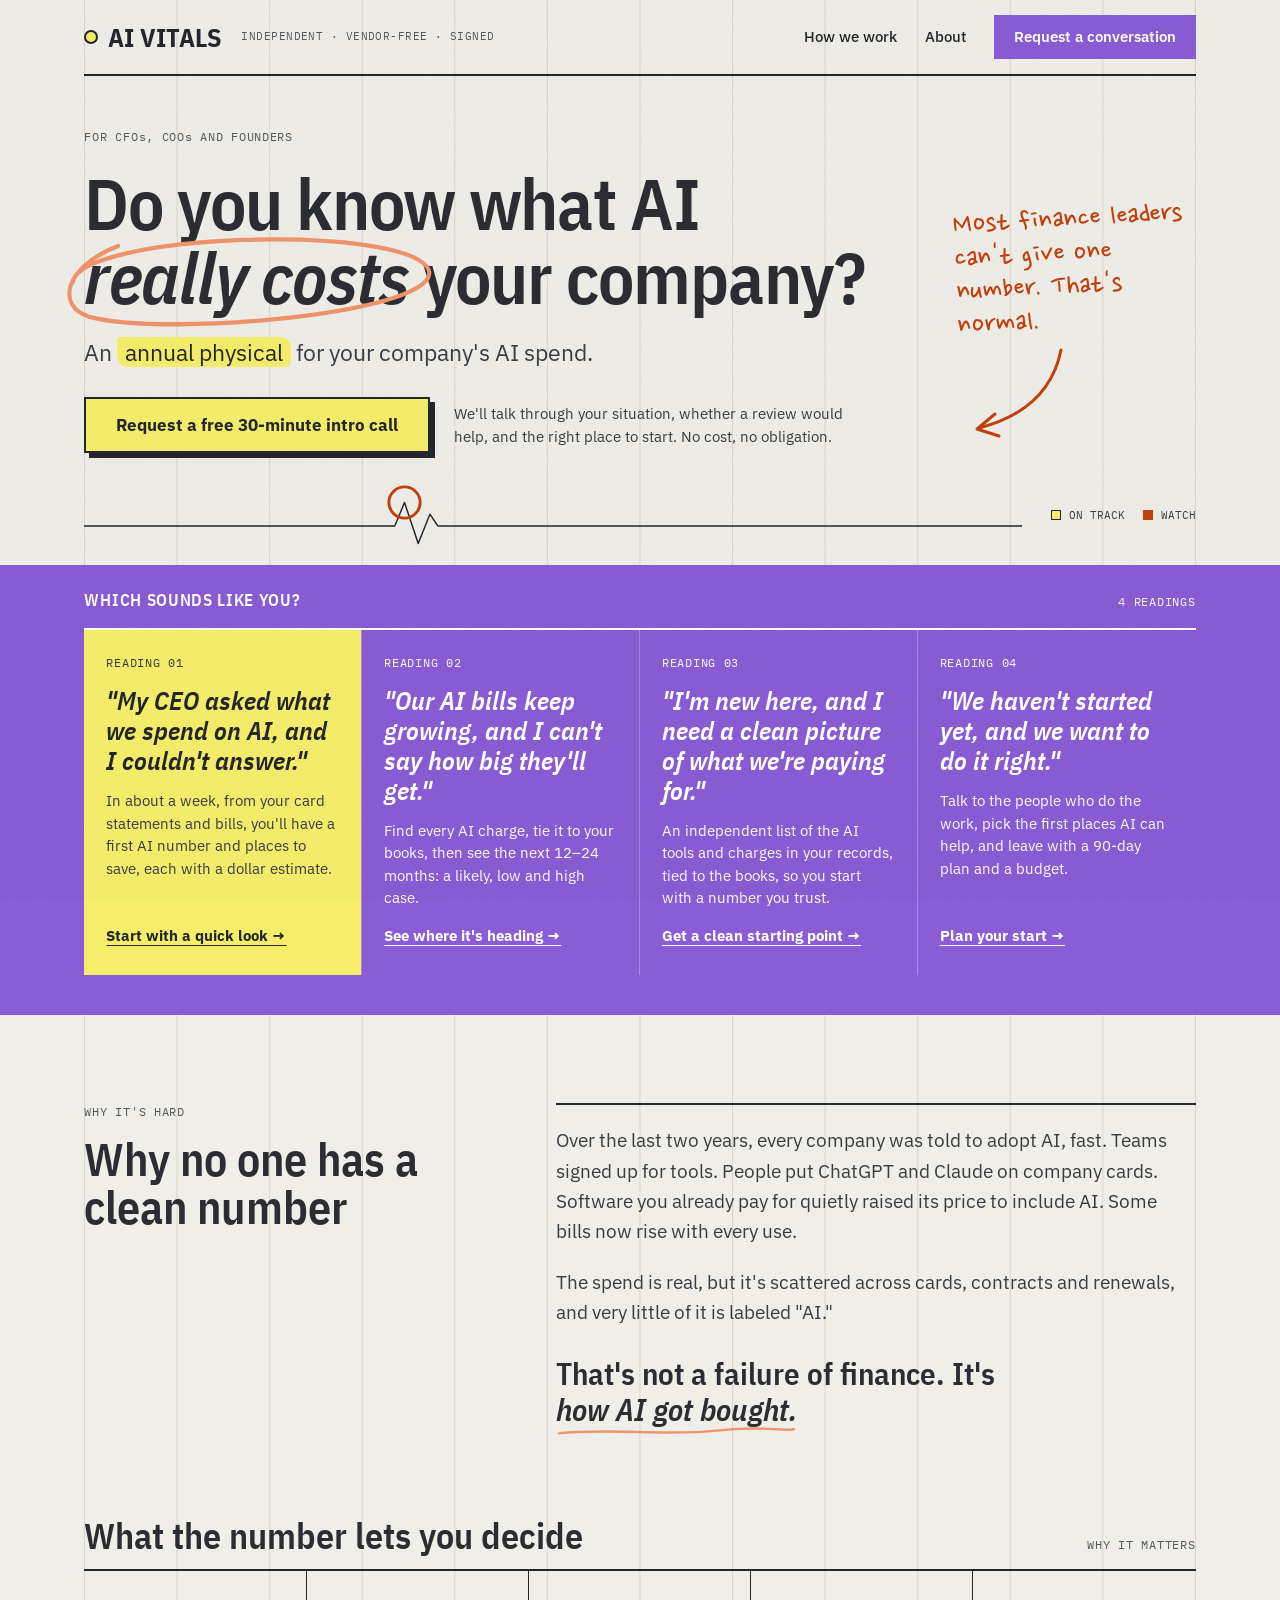
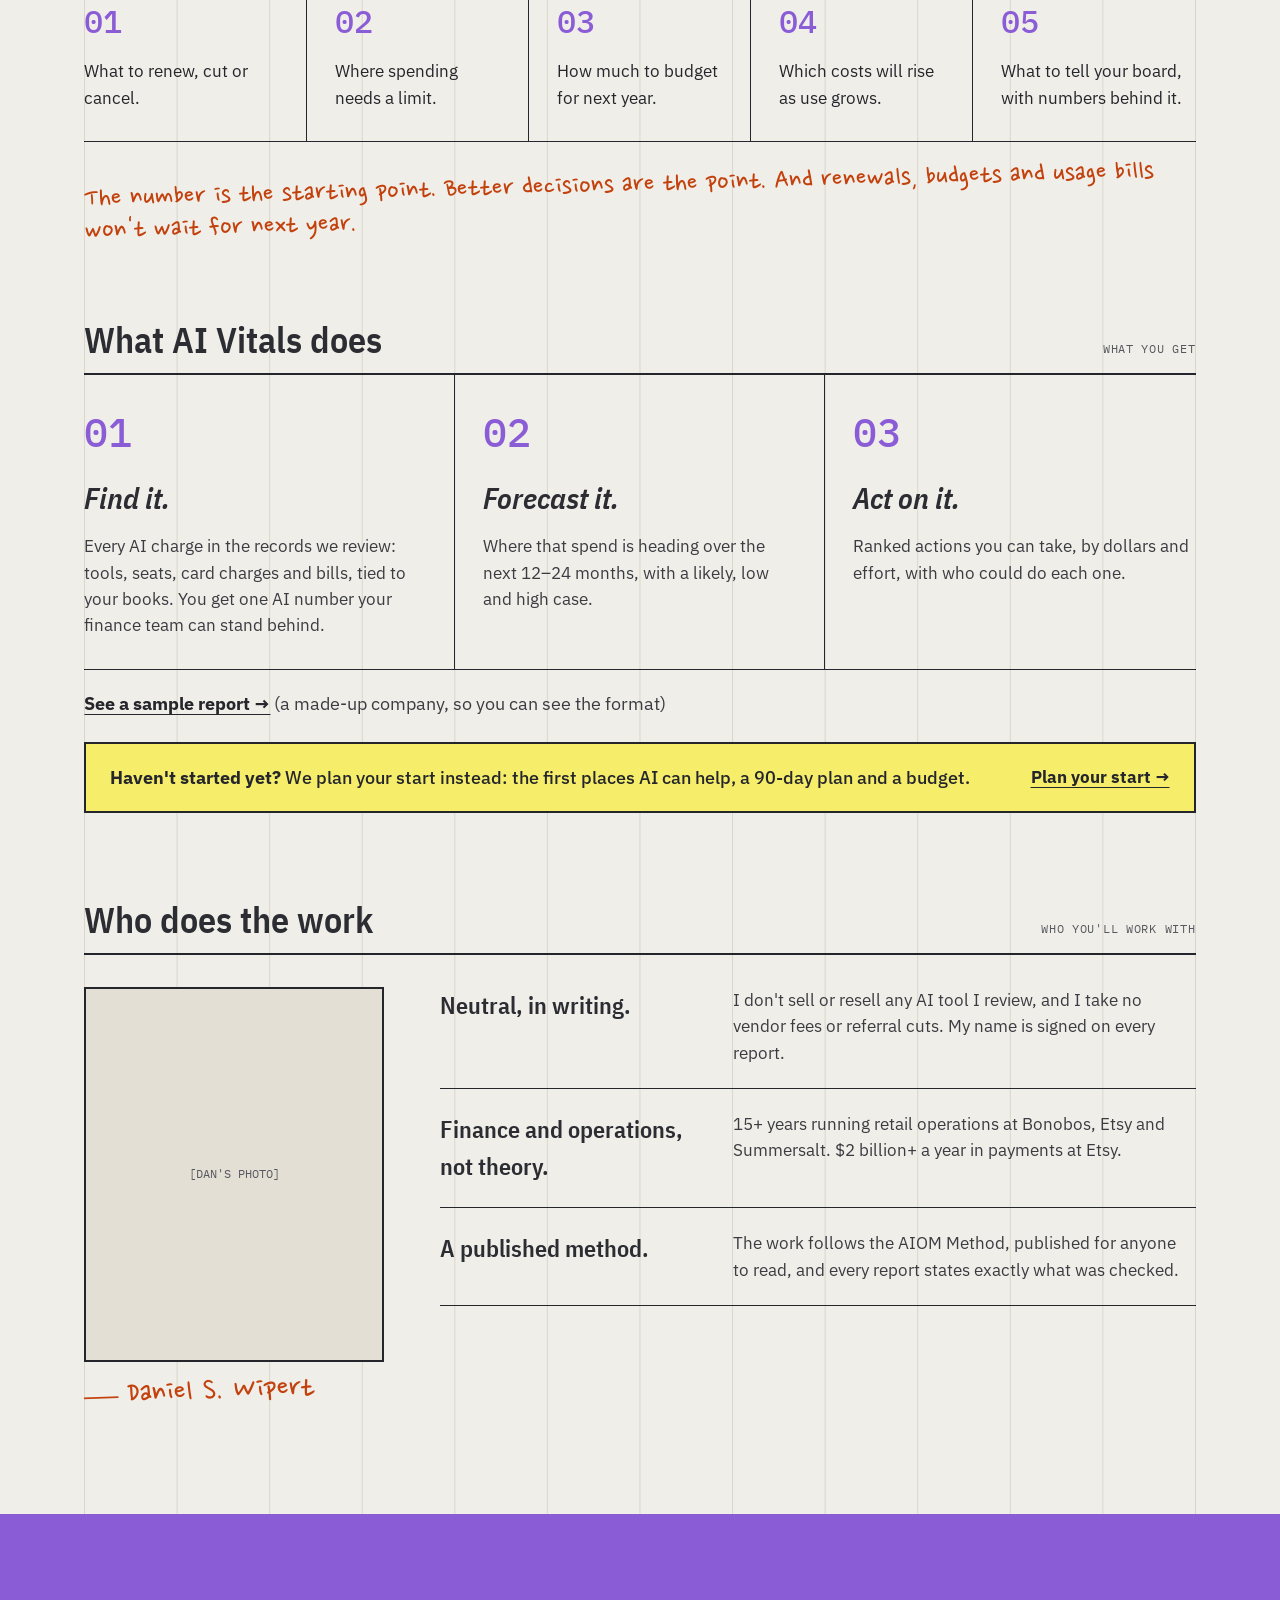
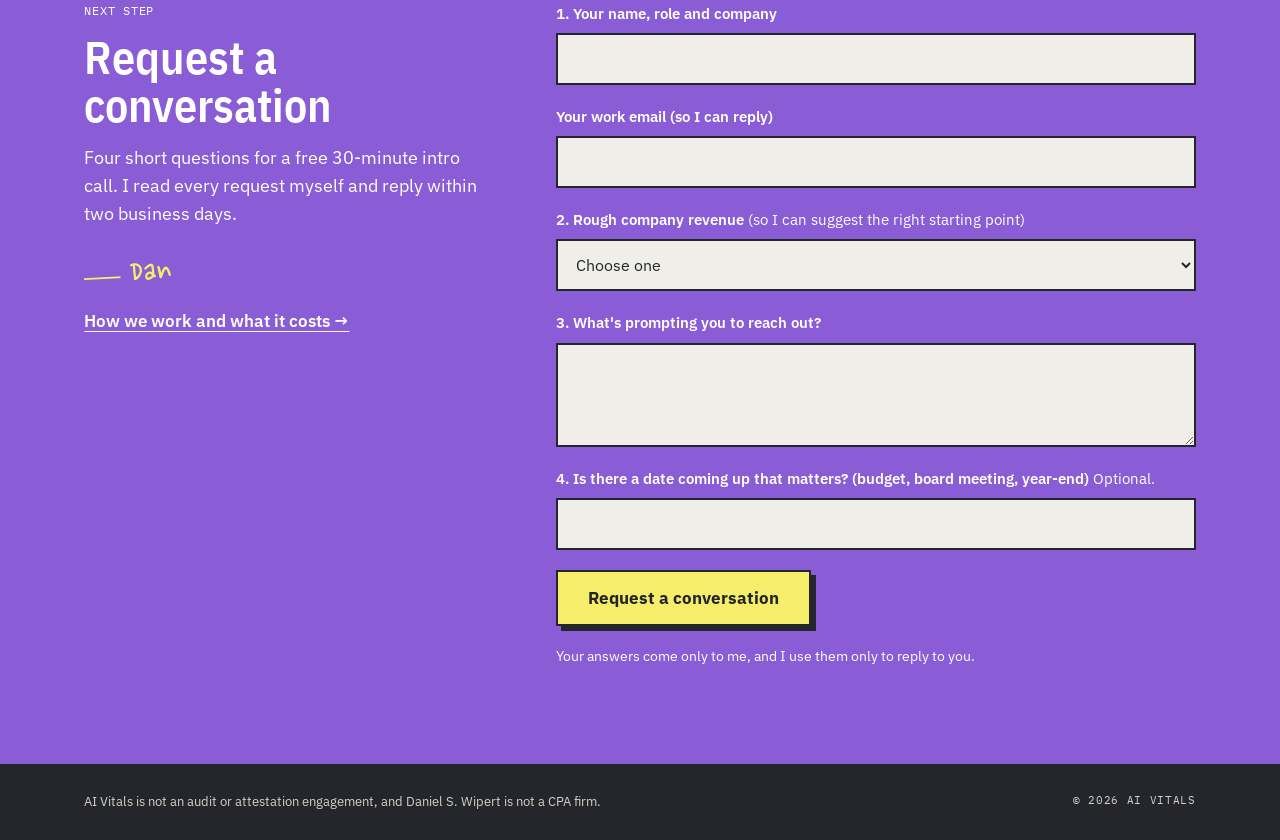
==== commit f8634390: "Add sample report page on a made-up retailer, linked from home and How we work Co-Authored-By: Claud" ====
--- a/index.html
+++ b/index.html
@@ -147,6 +147,7 @@
         <div><span class="num num--big">02</span><h3 class="h3 italic" style="font-size: 30px;">Forecast it.</h3><p>Where that spend is heading over the next 12–24 months, with a likely, low and high case.</p></div>
         <div><span class="num num--big">03</span><h3 class="h3 italic" style="font-size: 30px;">Act on it.</h3><p>Ranked actions you can take, by dollars and effort, with who could do each one.</p></div>
       </div>
+      <p style="margin: 20px 0 0; font-size: 18px;"><a class="link" href="sample-report.html">See a sample report →</a> <span style="color: var(--text-2);">(a made-up company, so you can see the format)</span></p>
       <div class="strip">
         <p><strong>Haven't started yet?</strong> We plan your start instead: the first places AI can help, a 90-day plan and a budget.</p>
         <a class="link" href="readings/not-started.html">Plan your start →</a>
--- a/assets/styles.css
+++ b/assets/styles.css
@@ -353,6 +353,32 @@
 .cta-row { display: flex; flex-wrap: wrap; align-items: center; justify-content: space-between; gap: 24px 48px; }
 .cta-row .sign { display: flex; align-items: center; gap: 24px; }
 
+/* ---------- Sample report ---------- */
+.big-figure { margin: 0; font-family: var(--cond); font-weight: 700; font-size: clamp(64px, 8vw, 112px); line-height: 1; letter-spacing: -0.02em; }
+.ledger { width: 100%; border-collapse: collapse; font-size: 16px; }
+.ledger th { text-align: left; font-family: var(--mono); font-size: 12px; font-weight: 400; letter-spacing: 0.04em; padding: 0 12px 10px 0; border-bottom: 2px solid #FFFFFF; }
+.ledger td { padding: 14px 12px 14px 0; border-bottom: 1px solid var(--violet-line); vertical-align: top; }
+.ledger td small { display: block; margin-top: 4px; font-size: 14px; opacity: 0.85; }
+.ledger .amt { text-align: right; font-family: var(--mono); white-space: nowrap; }
+.ledger tfoot td { font-weight: 700; font-size: 18px; border-bottom: 2px solid #FFFFFF; }
+.ledger th:last-child, .ledger td:last-child { padding-right: 0; padding-left: 12px; }
+.sure { display: inline-block; font-family: var(--mono); font-size: 12px; padding: 2px 8px; background: var(--highlight); color: var(--ink); border: 1.5px solid var(--ink); }
+.sure--med { background: transparent; color: #FFFFFF; border-color: #FFFFFF; }
+.ledger--paper { margin-top: 8px; }
+.ledger--paper th { border-bottom-color: var(--ink); color: var(--muted); padding-top: 18px; }
+.ledger--paper td { border-bottom-color: var(--ink); }
+.ledger--paper td small { color: var(--muted); opacity: 1; }
+.ledger--paper tfoot td { border-bottom-color: var(--ink); background: var(--highlight); padding-top: 16px; padding-bottom: 16px; }
+.ledger .rank { font-family: var(--mono); color: var(--violet); width: 44px; }
+.ledger th { white-space: nowrap; }
+@media (max-width: 600px) {
+  .ledger { font-size: 15px; }
+  .ledger th { white-space: normal; }
+  .ledger .rank { width: 28px; }
+  .ledger .amt { white-space: normal; font-size: 14px; }
+  .ledger--paper th:last-child, .ledger--paper td:last-child { font-size: 14px; }
+}
+
 /* ---------- Footer ---------- */
 .site-footer { background: var(--ink); color: #D4D1C9; }
 .site-footer .wrap { padding-block: 28px; display: flex; flex-wrap: wrap; justify-content: space-between; gap: 12px 32px; font-size: 13px; }
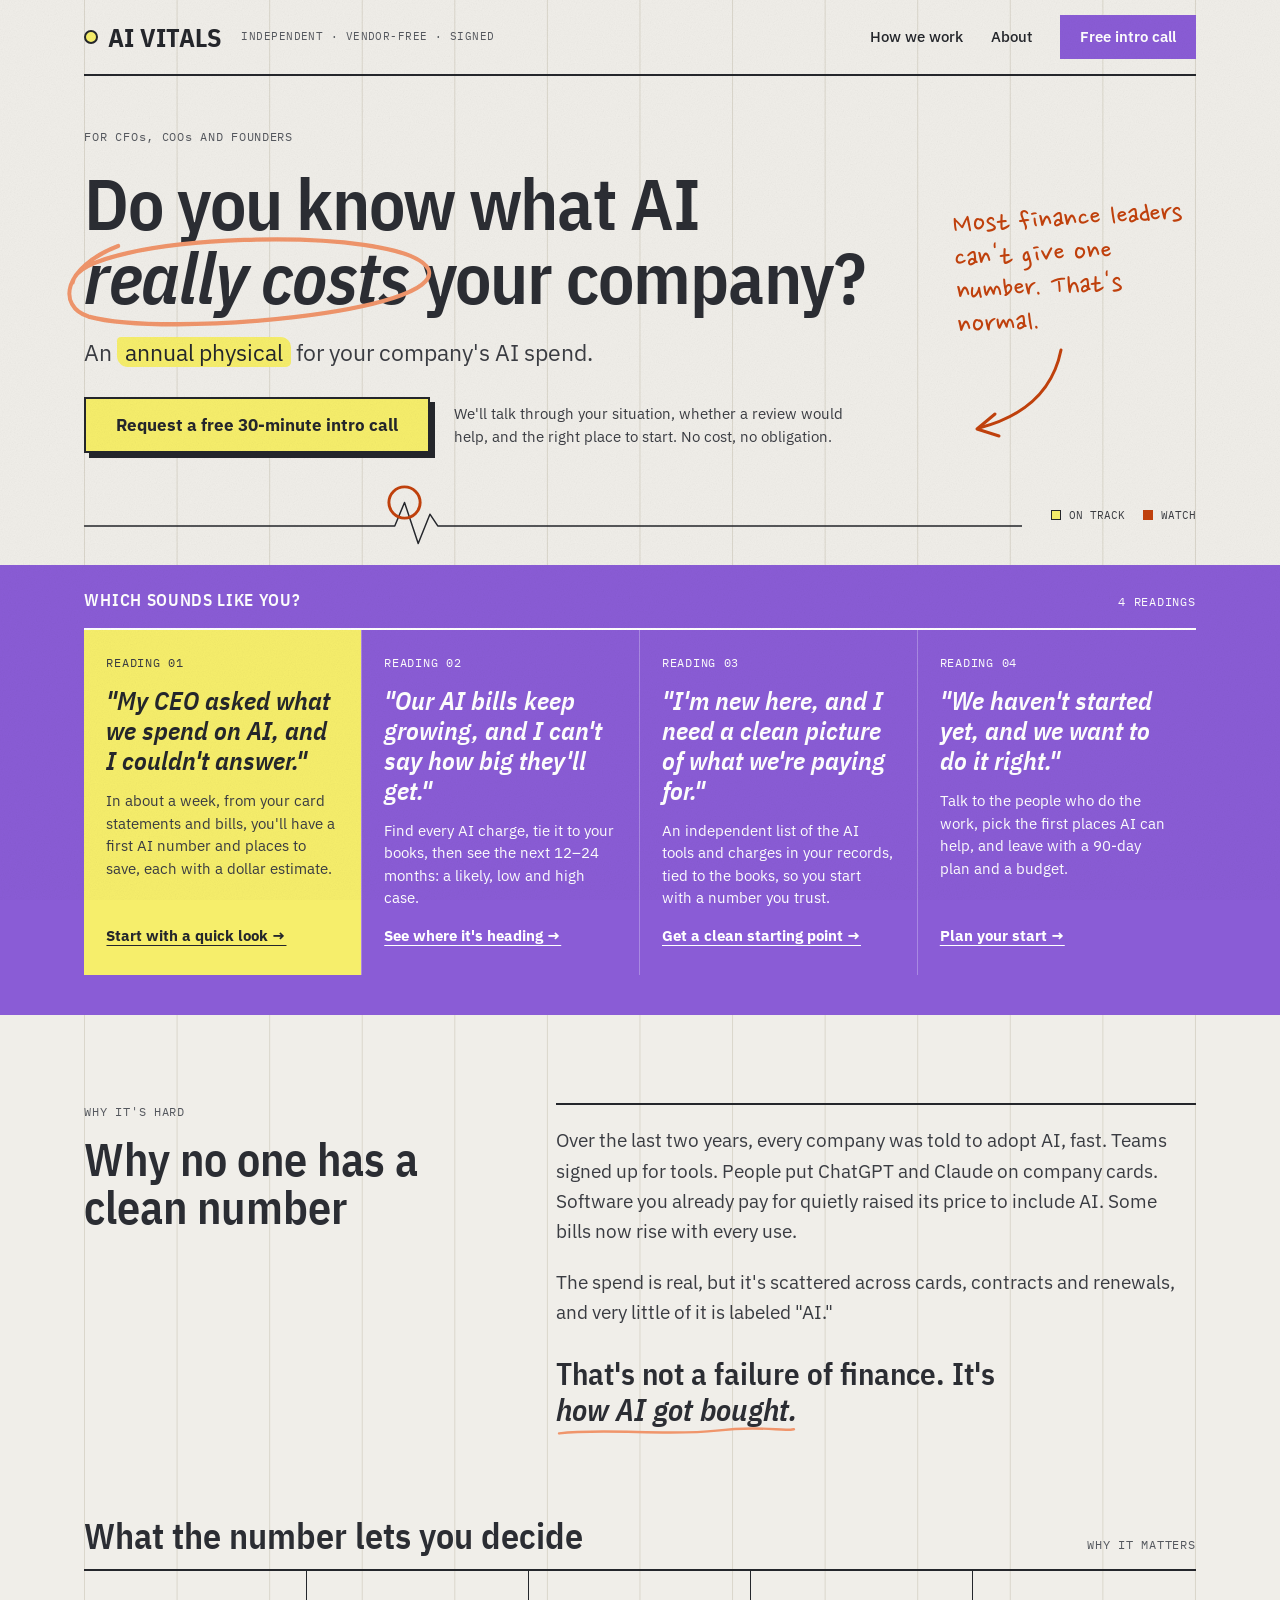
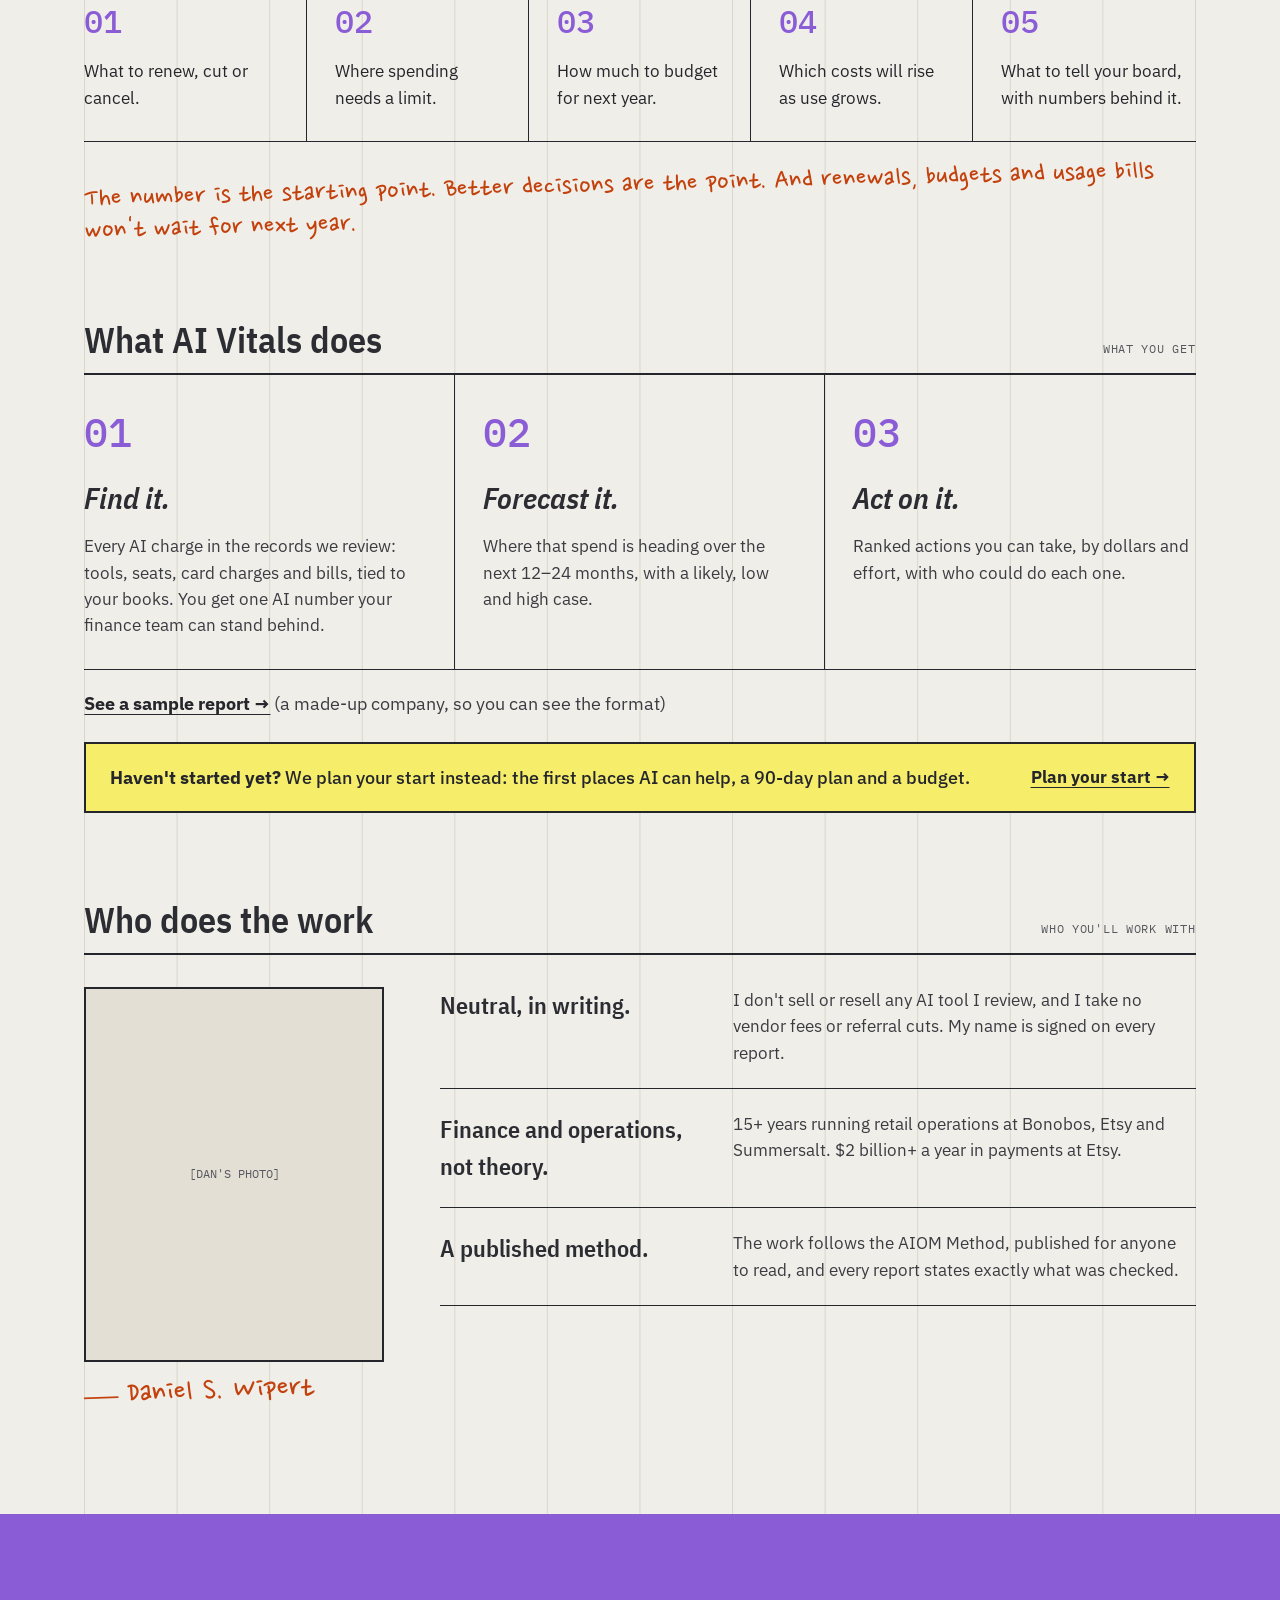
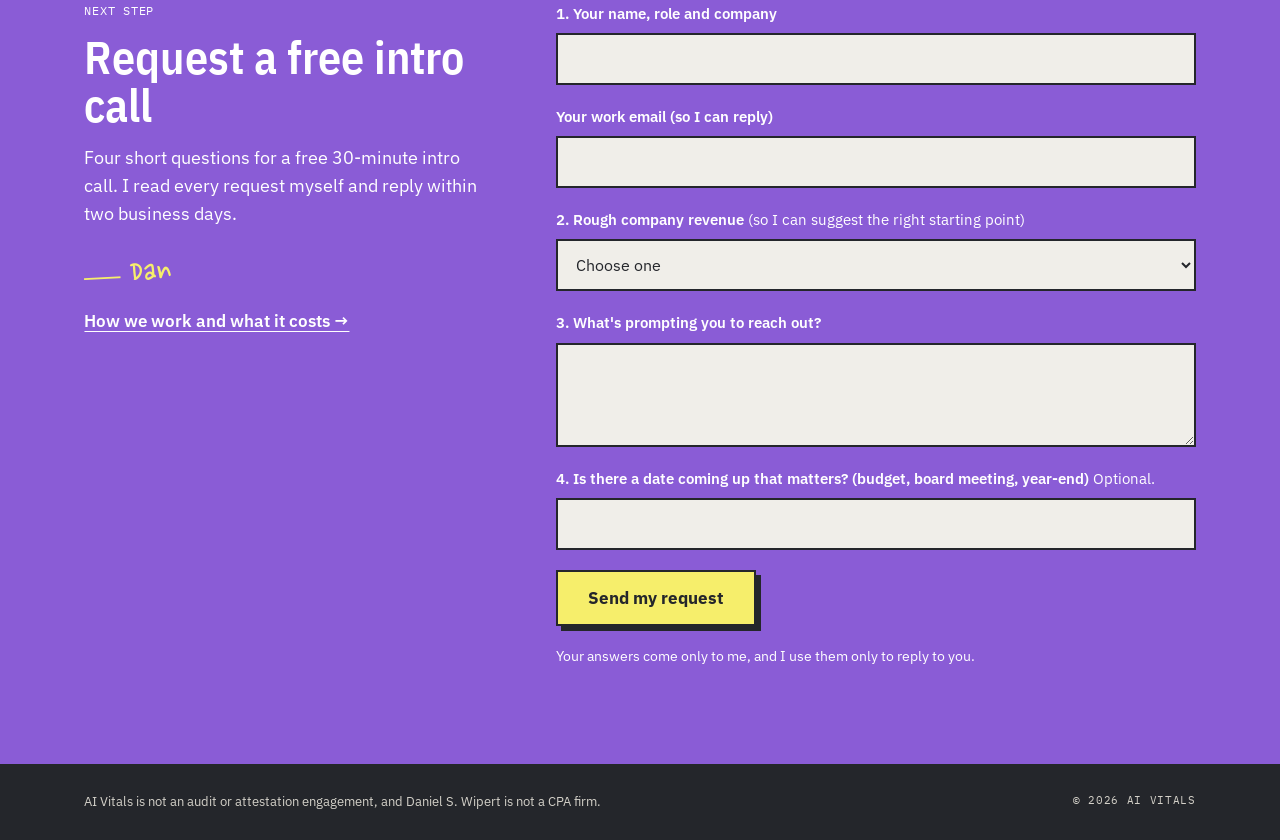
==== commit 2ceeb28a: "Share image, sitemap, canonical links; header button now 'Free intro call'; darker small violet labe" ====
--- a/index.html
+++ b/index.html
@@ -8,6 +8,13 @@
   <meta property="og:title" content="AI Vitals: An annual physical for your company's AI spend">
   <meta property="og:description" content="Find it, forecast it, act on it. An independent, vendor-free review of everything your company spends on AI.">
   <meta property="og:type" content="website">
+  <link rel="canonical" href="https://danielwipert.github.io/ai.vitals/">
+  <meta property="og:url" content="https://danielwipert.github.io/ai.vitals/">
+  <meta property="og:image" content="https://danielwipert.github.io/ai.vitals/assets/og-image.png">
+  <meta property="og:image:width" content="1200">
+  <meta property="og:image:height" content="630">
+  <meta property="og:image:alt" content="AI Vitals: Do you know what AI really costs your company?">
+  <meta name="twitter:card" content="summary_large_image">
   <meta name="theme-color" content="#8A5CD6">
   <link rel="icon" href="assets/favicon.svg" type="image/svg+xml">
   <link rel="preconnect" href="https://fonts.googleapis.com">
@@ -29,7 +36,7 @@
       <nav class="nav" aria-label="Main">
         <a href="how-we-work.html">How we work</a>
         <a href="about.html">About</a>
-        <a class="btn-violet" href="#request">Request a conversation</a>
+        <a class="btn-violet" href="#request">Free intro call</a>
       </nav>
     </div>
   </div>
@@ -176,17 +183,17 @@
     </div>
   </section>
 
-  <!-- 5. Request a conversation -->
+  <!-- 5. Request a free intro call -->
   <section id="request" class="band request">
     <div class="wrap split">
       <div>
         <p class="label">NEXT STEP</p>
-        <h2 class="h2">Request a conversation</h2>
+        <h2 class="h2">Request a free intro call</h2>
         <p>Four short questions for a free 30-minute intro call. I read every request myself and reply within two business days.</p>
         <p class="pen-note" style="font-size: 36px; margin-top: 6px;">— Dan</p>
         <a class="link" href="how-we-work.html" style="font-weight: 600; margin-top: 8px;">How we work and what it costs →</a>
       </div>
-      <form class="form" data-request action="https://formspree.io/f/mqpporre" method="POST" aria-label="Request a conversation">
+      <form class="form" data-request action="https://formspree.io/f/mqpporre" method="POST" aria-label="Request a free intro call">
         <input type="hidden" name="door" value="Home page">
         <input type="hidden" name="_subject" value="AI Vitals request (home page)">
         <div class="hp" aria-hidden="true"><label for="home-gotcha">Leave this empty</label><input id="home-gotcha" type="text" name="_gotcha" tabindex="-1" autocomplete="off"></div>
@@ -216,7 +223,7 @@
           <label for="home-date">4. Is there a date coming up that matters? (budget, board meeting, year-end) <span style="font-weight: 400;">Optional.</span></label>
           <input id="home-date" name="date_that_matters" type="text">
         </div>
-        <div><button class="btn" type="submit">Request a conversation</button></div>
+        <div><button class="btn" type="submit">Send my request</button></div>
         <p class="form-status" role="status" aria-live="polite"></p>
         <p class="form-note">Your answers come only to me, and I use them only to reply to you.</p>
       </form>
--- a/assets/styles.css
+++ b/assets/styles.css
@@ -97,7 +97,7 @@
   color: var(--muted);
   margin: 0;
 }
-.label--violet { color: var(--violet); }
+.label--violet { color: #6E43BF; } /* darker violet so small labels are easy to read */
 .band .label { color: #FFFFFF; }
 
 h1, h2, h3 { font-family: var(--cond); font-weight: 600; margin: 0; color: var(--head); }
